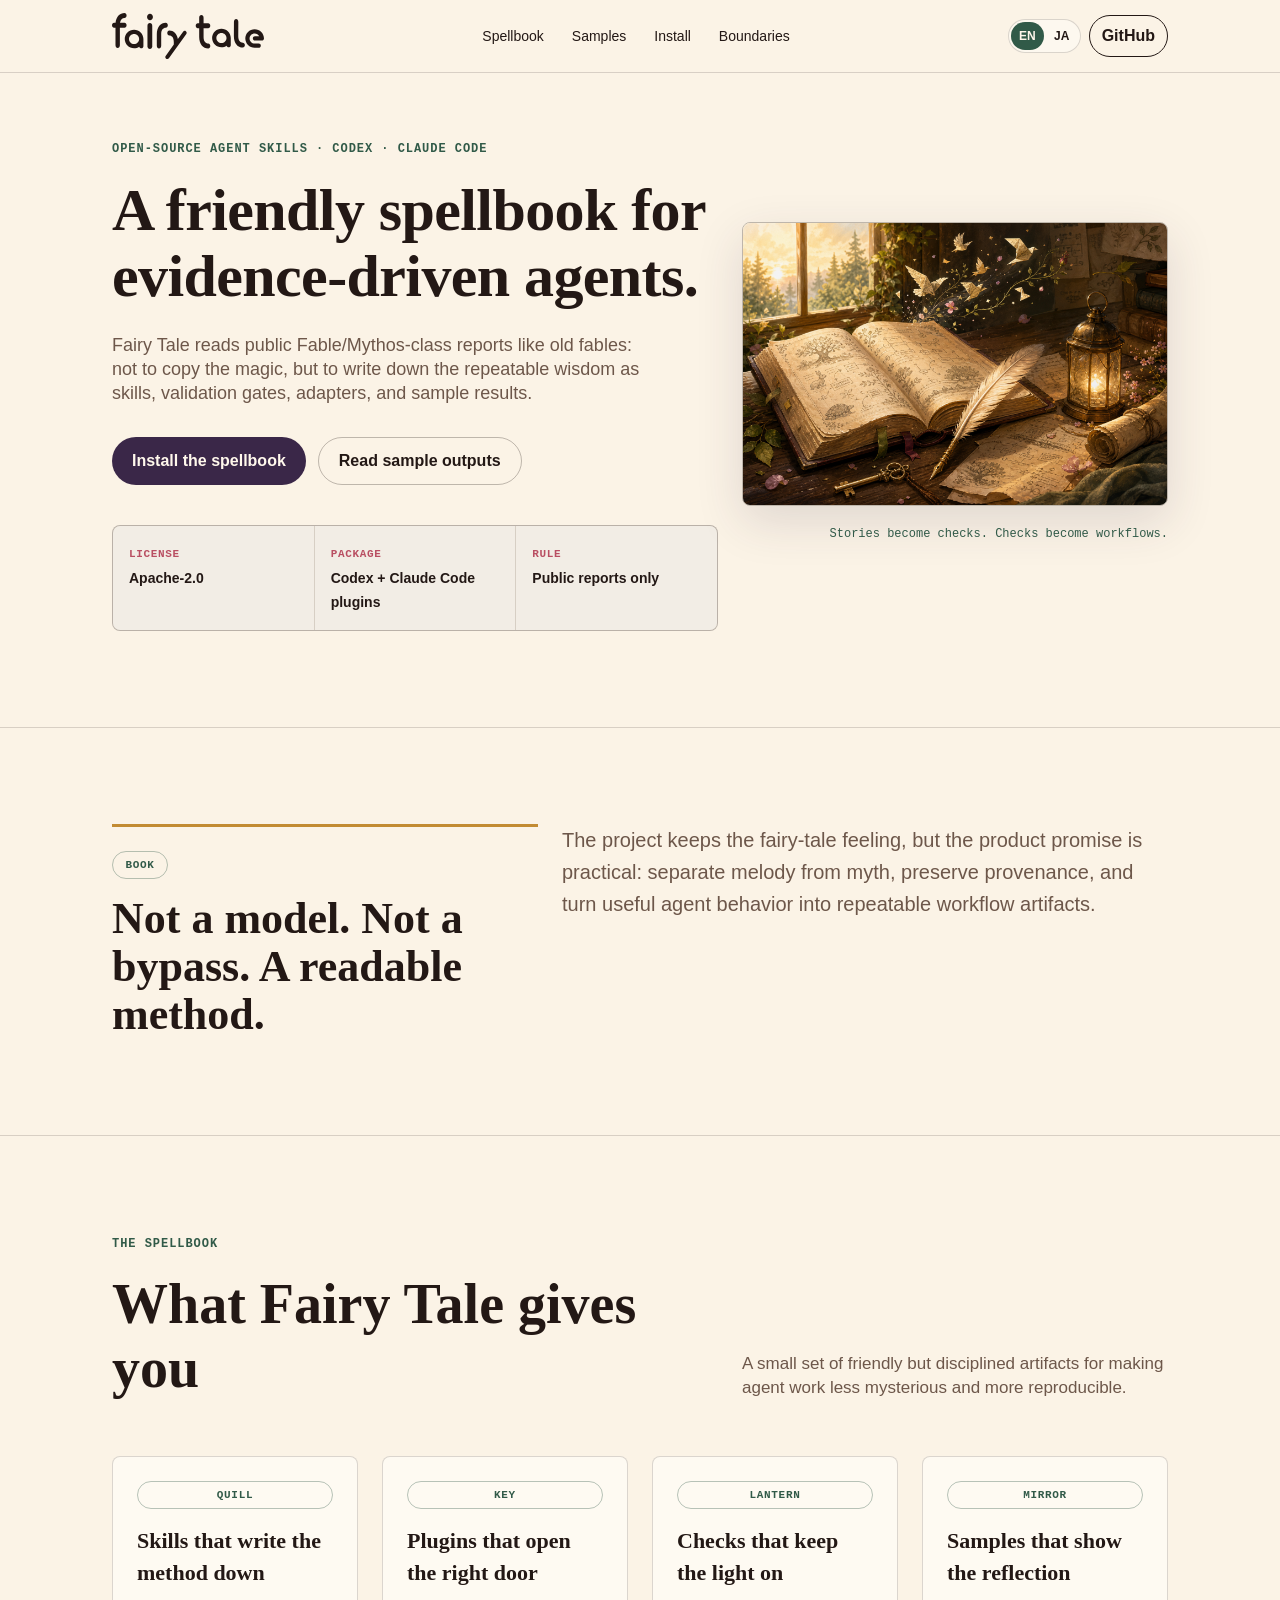
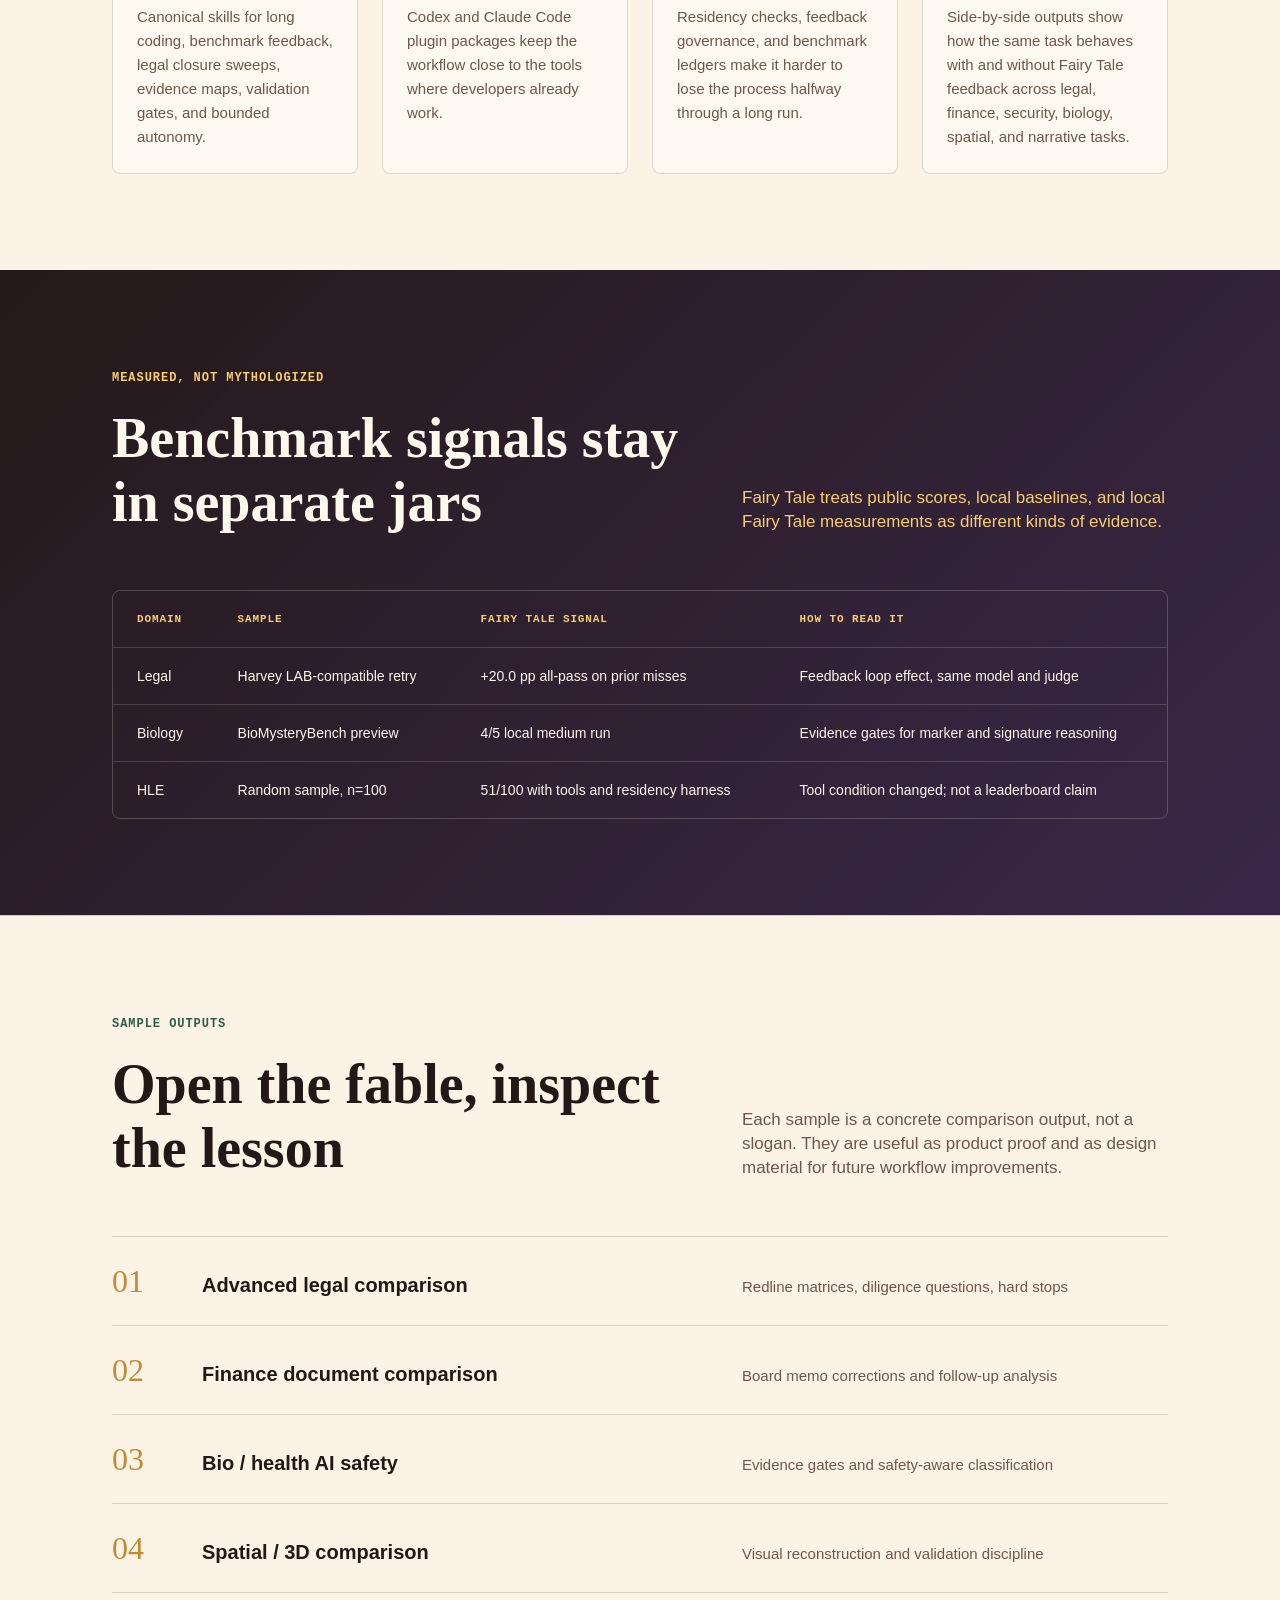
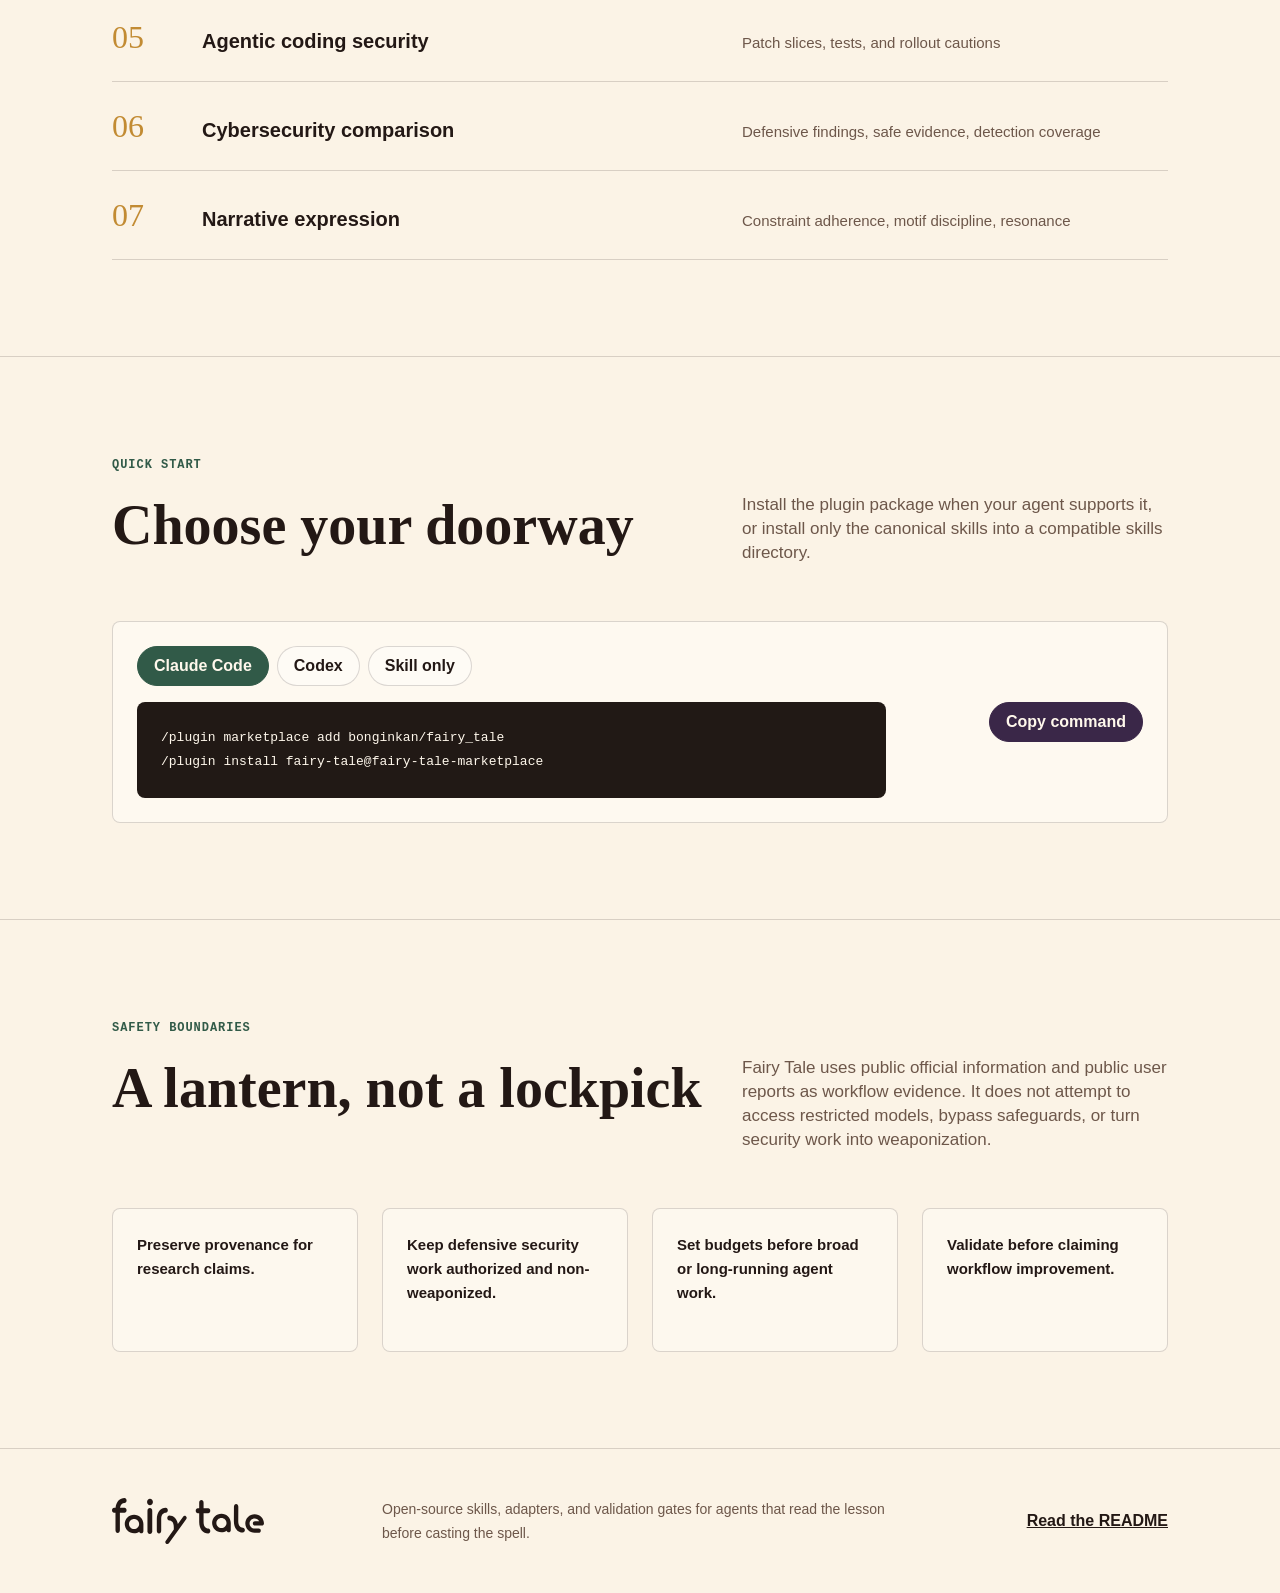
==== lp/index.html @ a1c8cf6e "Add Fairy Tale landing page on Müller-Brockmann grid 12-column modular grid with 8px baseline, share" ====
<!doctype html>
<html lang="en">
  <head>
    <meta charset="utf-8">
    <meta name="viewport" content="width=device-width, initial-scale=1">
    <title>Fairy Tale - Friendly workflow spells for evidence-driven agents</title>
    <meta
      name="description"
      content="Fairy Tale is an open-source collection of agent skills, plugin packages, validation gates, and sample results that translate public Fable/Mythos reports into reproducible workflows."
    >
    <meta name="theme-color" content="#f5ead8">
    <meta property="og:title" content="Fairy Tale - Open-source workflow skills for agents">
    <meta
      property="og:description"
      content="Turn public Fable/Mythos-class reports into friendly, reproducible agent workflows for Codex, Claude Code, and skill-compatible assistants."
    >
    <meta property="og:type" content="website">
    <meta property="og:image" content="assets/fable-workbench.png">
    <link rel="icon" href="assets/fairy-tale-wordmark.svg" type="image/svg+xml">
    <link rel="alternate" hreflang="en" href="./">
    <link rel="alternate" hreflang="ja" href="ja/">
    <link rel="stylesheet" href="styles.css">
    <script type="application/ld+json">
      {
        "@context": "https://schema.org",
        "@type": "SoftwareSourceCode",
        "name": "Fairy Tale",
        "description": "Open-source workflow augmentation skills, plugins, validation gates, adapters, and sample results for evidence-driven coding agents.",
        "programmingLanguage": ["Python", "Rust", "Markdown", "JSON"],
        "license": "https://www.apache.org/licenses/LICENSE-2.0",
        "codeRepository": "https://github.com/bonginkan/fairy_tale",
        "applicationCategory": "DeveloperTool"
      }
    </script>
  </head>
  <body>
    <a class="skip-link" href="#main">Skip to content</a>

    <header class="site-header" aria-label="Primary navigation">
      <div class="wrap">
        <a class="brand" href="#top" aria-label="Fairy Tale home">
          <img src="assets/fairy-tale-wordmark.svg" alt="Fairy Tale wordmark">
        </a>
        <nav class="nav-links" aria-label="Page sections">
          <a href="#spellbook">Spellbook</a>
          <a href="#samples">Samples</a>
          <a href="#install">Install</a>
          <a href="#boundaries">Boundaries</a>
        </nav>
        <div class="header-actions">
          <div class="lang-switch" aria-label="Language switcher">
            <a class="active" href="./" hreflang="en" aria-current="page">EN</a>
            <a href="ja/" hreflang="ja">JA</a>
          </div>
          <a class="github-link" href="https://github.com/bonginkan/fairy_tale">GitHub</a>
        </div>
      </div>
    </header>

    <main id="main">
      <section class="hero" id="top" aria-labelledby="hero-title">
        <div class="wrap">
          <div class="band">
            <div class="hero-copy">
              <p class="eyebrow">Open-source agent skills · Codex · Claude Code</p>
              <h1 id="hero-title">A friendly spellbook for evidence-driven agents.</h1>
              <p class="hero-lede">
                Fairy Tale reads public Fable/Mythos-class reports like old fables:
                not to copy the magic, but to write down the repeatable wisdom as
                skills, validation gates, adapters, and sample results.
              </p>
              <div class="hero-actions" aria-label="Primary actions">
                <a class="button primary" href="#install">Install the spellbook</a>
                <a class="button secondary" href="#samples">Read sample outputs</a>
              </div>
              <dl class="trust-strip" aria-label="Project signals">
                <div>
                  <dt>License</dt>
                  <dd>Apache-2.0</dd>
                </div>
                <div>
                  <dt>Package</dt>
                  <dd>Codex + Claude Code plugins</dd>
                </div>
                <div>
                  <dt>Rule</dt>
                  <dd>Public reports only</dd>
                </div>
              </dl>
            </div>

            <figure class="hero-art">
              <img
                src="assets/fable-workbench.png"
                alt="An open fable book with a feather pen, key, lantern, and paper birds rising from the page"
              >
              <figcaption>Stories become checks. Checks become workflows.</figcaption>
            </figure>
          </div>
        </div>
      </section>

      <section class="intro-band" aria-label="Core idea">
        <div class="wrap">
          <div class="band">
            <div class="symbol-card">
              <span class="symbol-mark" aria-hidden="true">book</span>
              <h2>Not a model. Not a bypass. A readable method.</h2>
            </div>
            <p class="intro-text">
              The project keeps the fairy-tale feeling, but the product promise is
              practical: separate melody from myth, preserve provenance, and turn
              useful agent behavior into repeatable workflow artifacts.
            </p>
          </div>
        </div>
      </section>

      <section class="section spellbook" id="spellbook" aria-labelledby="spellbook-title">
        <div class="wrap">
          <div class="section-heading">
            <div class="section-kicker">The Spellbook</div>
            <h2 id="spellbook-title">What Fairy Tale gives you</h2>
            <p>
              A small set of friendly but disciplined artifacts for making agent
              work less mysterious and more reproducible.
            </p>
          </div>

          <div class="feature-grid">
            <article>
              <span class="feature-icon">quill</span>
              <h3>Skills that write the method down</h3>
              <p>
                Canonical skills for long coding, benchmark feedback, legal
                closure sweeps, evidence maps, validation gates, and bounded
                autonomy.
              </p>
            </article>
            <article>
              <span class="feature-icon">key</span>
              <h3>Plugins that open the right door</h3>
              <p>
                Codex and Claude Code plugin packages keep the workflow close to
                the tools where developers already work.
              </p>
            </article>
            <article>
              <span class="feature-icon">lantern</span>
              <h3>Checks that keep the light on</h3>
              <p>
                Residency checks, feedback governance, and benchmark ledgers make
                it harder to lose the process halfway through a long run.
              </p>
            </article>
            <article>
              <span class="feature-icon">mirror</span>
              <h3>Samples that show the reflection</h3>
              <p>
                Side-by-side outputs show how the same task behaves with and
                without Fairy Tale feedback across legal, finance, security,
                biology, spatial, and narrative tasks.
              </p>
            </article>
          </div>
        </div>
      </section>

      <section class="section snapshot" aria-labelledby="snapshot-title">
        <div class="wrap">
          <div class="section-heading">
            <div class="section-kicker">Measured, Not Mythologized</div>
            <h2 id="snapshot-title">Benchmark signals stay in separate jars</h2>
            <p>
              Fairy Tale treats public scores, local baselines, and local
              Fairy Tale measurements as different kinds of evidence.
            </p>
          </div>

          <div class="snapshot-table" role="region" aria-label="Benchmark snapshot" tabindex="0">
            <table>
              <thead>
                <tr>
                  <th>Domain</th>
                  <th>Sample</th>
                  <th>Fairy Tale signal</th>
                  <th>How to read it</th>
                </tr>
              </thead>
              <tbody>
                <tr>
                  <td>Legal</td>
                  <td>Harvey LAB-compatible retry</td>
                  <td>+20.0 pp all-pass on prior misses</td>
                  <td>Feedback loop effect, same model and judge</td>
                </tr>
                <tr>
                  <td>Biology</td>
                  <td>BioMysteryBench preview</td>
                  <td>4/5 local medium run</td>
                  <td>Evidence gates for marker and signature reasoning</td>
                </tr>
                <tr>
                  <td>HLE</td>
                  <td>Random sample, n=100</td>
                  <td>51/100 with tools and residency harness</td>
                  <td>Tool condition changed; not a leaderboard claim</td>
                </tr>
              </tbody>
            </table>
          </div>
        </div>
      </section>

      <section class="section samples" id="samples" aria-labelledby="samples-title">
        <div class="wrap">
          <div class="section-heading">
            <div class="section-kicker">Sample Outputs</div>
            <h2 id="samples-title">Open the fable, inspect the lesson</h2>
            <p>
              Each sample is a concrete comparison output, not a slogan. They are
              useful as product proof and as design material for future workflow
              improvements.
            </p>
          </div>

          <div class="sample-list">
            <a href="../sample_results/01-advanced-legal-comparison.md">
              <span>01</span>
              <strong>Advanced legal comparison</strong>
              <em>Redline matrices, diligence questions, hard stops</em>
            </a>
            <a href="../sample_results/02-finance-document-comparison.md">
              <span>02</span>
              <strong>Finance document comparison</strong>
              <em>Board memo corrections and follow-up analysis</em>
            </a>
            <a href="../sample_results/03-bio-health-ai-safety-comparison.md">
              <span>03</span>
              <strong>Bio / health AI safety</strong>
              <em>Evidence gates and safety-aware classification</em>
            </a>
            <a href="../sample_results/04-spatial-3d-comparison.md">
              <span>04</span>
              <strong>Spatial / 3D comparison</strong>
              <em>Visual reconstruction and validation discipline</em>
            </a>
            <a href="../sample_results/05-agentic-coding-security-comparison.md">
              <span>05</span>
              <strong>Agentic coding security</strong>
              <em>Patch slices, tests, and rollout cautions</em>
            </a>
            <a href="../sample_results/06-cybersecurity-comparison.md">
              <span>06</span>
              <strong>Cybersecurity comparison</strong>
              <em>Defensive findings, safe evidence, detection coverage</em>
            </a>
            <a href="../sample_results/07-narrative-expression-comparison.md">
              <span>07</span>
              <strong>Narrative expression</strong>
              <em>Constraint adherence, motif discipline, resonance</em>
            </a>
          </div>
        </div>
      </section>

      <section class="section install" id="install" aria-labelledby="install-title">
        <div class="wrap">
          <div class="section-heading">
            <div class="section-kicker">Quick Start</div>
            <h2 id="install-title">Choose your doorway</h2>
            <p>
              Install the plugin package when your agent supports it, or install
              only the canonical skills into a compatible skills directory.
            </p>
          </div>

          <div class="command-panel">
            <div class="tabs" role="tablist" aria-label="Install methods">
              <button class="tab active" type="button" role="tab" aria-selected="true" aria-controls="cmd-claude" id="tab-claude">
                Claude Code
              </button>
              <button class="tab" type="button" role="tab" aria-selected="false" aria-controls="cmd-codex" id="tab-codex">
                Codex
              </button>
              <button class="tab" type="button" role="tab" aria-selected="false" aria-controls="cmd-skills" id="tab-skills">
                Skill only
              </button>
            </div>
            <div class="command-body">
              <pre id="cmd-claude" role="tabpanel" aria-labelledby="tab-claude"><code>/plugin marketplace add bonginkan/fairy_tale
/plugin install fairy-tale@fairy-tale-marketplace</code></pre>
              <pre id="cmd-codex" role="tabpanel" aria-labelledby="tab-codex" hidden><code>codex plugin marketplace add bonginkan/fairy_tale</code></pre>
              <pre id="cmd-skills" role="tabpanel" aria-labelledby="tab-skills" hidden><code>mkdir -p "$HOME/.codex/skills"
curl -fsSL https://raw.githubusercontent.com/bonginkan/fairy_tale/main/install.sh | sh -s -- --agent codex</code></pre>
            </div>
            <button class="copy-button" type="button">Copy command</button>
          </div>
        </div>
      </section>

      <section class="section boundaries" id="boundaries" aria-labelledby="boundaries-title">
        <div class="wrap">
          <div class="section-heading">
            <div class="section-kicker">Safety Boundaries</div>
            <h2 id="boundaries-title">A lantern, not a lockpick</h2>
            <p>
              Fairy Tale uses public official information and public user reports
              as workflow evidence. It does not attempt to access restricted
              models, bypass safeguards, or turn security work into weaponization.
            </p>
          </div>

          <ul class="boundary-list">
            <li>Preserve provenance for research claims.</li>
            <li>Keep defensive security work authorized and non-weaponized.</li>
            <li>Set budgets before broad or long-running agent work.</li>
            <li>Validate before claiming workflow improvement.</li>
          </ul>
        </div>
      </section>
    </main>

    <footer class="site-footer">
      <div class="wrap">
        <img src="assets/fairy-tale-wordmark.svg" alt="Fairy Tale wordmark">
        <p>
          Open-source skills, adapters, and validation gates for agents that read
          the lesson before casting the spell.
        </p>
        <a href="../README.md">Read the README</a>
      </div>
    </footer>

    <script src="script.js"></script>
  </body>
</html>
---- lp/styles.css ----
/* Fairy Tale LP — Müller-Brockmann modular grid (12 cols, 8px baseline) */

:root {
  /* Grid tokens — single source of truth (overlay reads the same vars) */
  --cols: 12;
  --bl: 8px;
  --lh: 24px;
  --gutter: 24px;
  --margin: 32px;
  --maxw: 1200px;

  /* Brand palette (kept from prior design) */
  --paper: #fbf3e6;
  --paper-deep: #efd8b5;
  --ink: #231815;
  --ink-soft: #6d574a;
  --moss: #315a48;
  --rose: #b94f62;
  --plum: #3a2748;
  --gold: #c28b33;
  --lantern: #f8ce73;
  --line: rgba(35, 24, 21, 0.16);
  --line-strong: rgba(35, 24, 21, 0.28);
  --shadow: 0 16px 48px rgba(58, 39, 72, 0.14);
  --radius: 8px;
}

@media (min-width: 720px) {
  :root { --margin: 48px; }
}
@media (min-width: 1080px) {
  :root { --margin: 72px; }
}

* { box-sizing: border-box; }

html { scroll-behavior: smooth; }

body {
  margin: 0;
  color: var(--ink);
  background: var(--paper);
  font-family: ui-sans-serif, -apple-system, BlinkMacSystemFont, "Segoe UI", sans-serif;
  font-size: 16px;
  line-height: var(--lh);
  -webkit-font-smoothing: antialiased;
}

a { color: inherit; }
img { display: block; max-width: 100%; }

/* ---------- Type rhythm — all line-heights are multiples of --bl ---------- */
h1, h2, h3, h4 { margin: 0; }
p, ul, ol, dl, dd, figure { margin: 0; }

/* ---------- The wrap: every section's content lives in this box ---------- */
.wrap {
  position: relative;
  max-width: var(--maxw);
  margin: 0 auto;
  padding: 0 var(--margin);
}

/* ---------- The band: a 12-col subgrid row inside .wrap ---------- */
.band {
  display: grid;
  grid-template-columns: repeat(var(--cols), 1fr);
  column-gap: var(--gutter);
  align-items: start;
}

/* Column-line helpers (used inline via class) */
.c-1-13 { grid-column: 1 / 13; }
.c-1-7  { grid-column: 1 / 7; }
.c-1-8  { grid-column: 1 / 8; }
.c-1-9  { grid-column: 1 / 9; }
.c-7-13 { grid-column: 7 / 13; }
.c-8-13 { grid-column: 8 / 13; }
.c-9-13 { grid-column: 9 / 13; }

/* ---------- Skip link ---------- */
.skip-link {
  position: absolute;
  left: 16px;
  top: 16px;
  z-index: 10;
  padding: 8px 16px;
  background: var(--ink);
  color: var(--paper);
  transform: translateY(-200%);
}
.skip-link:focus { transform: translateY(0); }

/* ---------- Header ---------- */
.site-header {
  position: sticky;
  top: 0;
  z-index: 5;
  background: rgba(251, 243, 230, 0.88);
  backdrop-filter: blur(18px);
  border-bottom: 1px solid var(--line);
}
.site-header .wrap {
  display: grid;
  grid-template-columns: auto 1fr auto;
  align-items: center;
  gap: 24px;
  min-height: 72px;
}

.brand img { width: 152px; height: auto; }

.nav-links {
  display: flex;
  justify-content: center;
  gap: 4px;
  font-size: 14px;
}
.nav-links a,
.github-link,
.lang-switch a {
  padding: 8px 12px;
  border-radius: 999px;
  text-decoration: none;
  line-height: var(--lh);
}
.nav-links a:hover,
.github-link:hover,
.lang-switch a:hover {
  background: rgba(49, 90, 72, 0.10);
}

.header-actions {
  display: flex;
  align-items: center;
  justify-content: flex-end;
  gap: 8px;
}

.lang-switch {
  display: inline-flex;
  gap: 2px;
  padding: 2px;
  border: 1px solid var(--line);
  border-radius: 999px;
  background: rgba(255, 252, 245, 0.58);
  font-size: 12px;
  font-weight: 800;
}
.lang-switch a {
  display: inline-flex;
  align-items: center;
  justify-content: center;
  min-width: 32px;
  min-height: 28px;
  padding: 0 8px;
}
.lang-switch a.active { background: var(--moss); color: #fff8ec; }

.github-link {
  border: 1px solid var(--ink);
  font-weight: 700;
}

/* ---------- HERO ---------- */
.hero { padding: 64px 0 96px; }
.hero .band {
  align-items: center;
  row-gap: 32px;
}

.hero-copy { grid-column: 1 / 8; }
.hero-art  { grid-column: 8 / 13; }

.eyebrow,
.section-kicker {
  margin: 0 0 16px;
  color: var(--moss);
  font-family: ui-monospace, SFMono-Regular, Menlo, Consolas, monospace;
  font-size: 12px;
  font-weight: 800;
  letter-spacing: 0.08em;
  line-height: var(--lh);
  text-transform: uppercase;
}

h1, h2 {
  font-family: Georgia, "Times New Roman", serif;
  font-weight: 700;
}

h1 {
  font-size: clamp(36px, 4.8vw, 60px);
  line-height: 1.1;
  letter-spacing: -0.01em;
  margin-bottom: 24px;
}

@media (max-width: 1080px) {
  h1 { font-size: clamp(34px, 5vw, 52px); }
}

.hero-lede {
  max-width: 540px;
  color: var(--ink-soft);
  font-size: 18px;
  line-height: var(--lh);
  margin-bottom: 32px;
}

.hero-actions {
  display: flex;
  flex-wrap: wrap;
  gap: 12px;
  margin-bottom: 40px;
}

.button {
  display: inline-flex;
  align-items: center;
  justify-content: center;
  height: 48px;
  padding: 0 20px;
  border-radius: 999px;
  font-weight: 700;
  text-decoration: none;
  line-height: 48px;
}
.button.primary { background: var(--plum); color: #fff8ec; }
.button.secondary {
  border: 1px solid var(--line-strong);
  background: transparent;
}

.trust-strip {
  display: grid;
  grid-template-columns: repeat(3, minmax(0, 1fr));
  gap: 1px;
  border: 1px solid var(--line);
  border-radius: var(--radius);
  overflow: hidden;
  background: var(--line);
}
.trust-strip > div {
  padding: 16px;
  background: rgba(255, 252, 245, 0.68);
}
.trust-strip dt {
  color: var(--rose);
  font-family: ui-monospace, SFMono-Regular, Menlo, Consolas, monospace;
  font-size: 11px;
  font-weight: 800;
  line-height: var(--lh);
  text-transform: uppercase;
  letter-spacing: 0.06em;
}
.trust-strip dd {
  margin: 0;
  font-size: 14px;
  font-weight: 700;
  line-height: var(--lh);
}

.hero-art { margin: 0; position: relative; }
.hero-art img {
  width: 100%;
  aspect-ratio: 3 / 2;
  object-fit: cover;
  border: 1px solid var(--line-strong);
  border-radius: var(--radius);
  box-shadow: var(--shadow);
}
.hero-art figcaption {
  margin-top: 16px;
  color: var(--moss);
  font-family: ui-monospace, SFMono-Regular, Menlo, Consolas, monospace;
  font-size: 12px;
  line-height: var(--lh);
  text-align: right;
}

/* ---------- Sections — uniform vertical rhythm ---------- */
.section,
.intro-band {
  padding: 96px 0;
  border-top: 1px solid var(--line);
}

.intro-band .band { row-gap: 24px; }
.intro-band .symbol-card { grid-column: 1 / 6; }
.intro-band .intro-text  { grid-column: 6 / 13; }

.symbol-card {
  border-top: 3px solid var(--gold);
  padding-top: 24px;
}

.symbol-mark,
.feature-icon {
  display: inline-flex;
  align-items: center;
  justify-content: center;
  height: 28px;
  min-width: 56px;
  padding: 0 12px;
  margin-bottom: 16px;
  border: 1px solid rgba(49, 90, 72, 0.35);
  border-radius: 999px;
  color: var(--moss);
  font-family: ui-monospace, SFMono-Regular, Menlo, Consolas, monospace;
  font-size: 11px;
  font-weight: 800;
  line-height: 28px;
  letter-spacing: 0.06em;
  text-transform: uppercase;
}

.intro-band h2 {
  font-size: clamp(28px, 3.6vw, 44px);
  line-height: 48px;
}

.intro-band p {
  color: var(--ink-soft);
  font-size: clamp(17px, 1.6vw, 20px);
  line-height: 32px;
}

/* Section heading band */
.section > .wrap > .section-heading {
  display: grid;
  grid-template-columns: repeat(var(--cols), 1fr);
  column-gap: var(--gutter);
  margin-bottom: 56px;
}
.section-heading .section-kicker { grid-column: 1 / 13; }
.section-heading h2 { grid-column: 1 / 8; }
.section-heading > p { grid-column: 8 / 13; }

.section-heading h2 {
  font-size: clamp(32px, 4.4vw, 56px);
  line-height: 64px;
}
.section-heading > p {
  color: var(--ink-soft);
  font-size: 17px;
  line-height: var(--lh);
  align-self: end;
}

/* ---------- Spellbook (feature grid) ---------- */
.feature-grid {
  display: grid;
  grid-template-columns: repeat(var(--cols), 1fr);
  column-gap: var(--gutter);
  row-gap: var(--gutter);
}
.feature-grid article {
  grid-column: span 3;
  min-height: 280px;
  padding: 24px;
  border: 1px solid var(--line);
  border-radius: var(--radius);
  background: rgba(255, 252, 245, 0.78);
  display: flex;
  flex-direction: column;
}
.feature-grid h3 {
  font-family: Georgia, "Times New Roman", serif;
  font-size: 22px;
  line-height: 32px;
  margin: 0 0 16px;
}
.feature-grid p {
  color: var(--ink-soft);
  font-size: 15px;
  line-height: var(--lh);
}

/* ---------- Snapshot (full-width background, content stays in .wrap) ---------- */
.snapshot {
  color: #fff8ec;
  background:
    linear-gradient(135deg, rgba(35, 24, 21, 0.92), rgba(58, 39, 72, 0.92)),
    var(--plum);
  border-top: 0;
}
.snapshot .section-kicker,
.snapshot .section-heading > p {
  color: var(--lantern);
}

.snapshot-table {
  border: 1px solid rgba(255, 248, 236, 0.20);
  border-radius: var(--radius);
  overflow-x: auto;
}
table {
  width: 100%;
  min-width: 720px;
  border-collapse: collapse;
}
th, td {
  padding: 16px 24px;
  border-bottom: 1px solid rgba(255, 248, 236, 0.16);
  text-align: left;
  vertical-align: top;
  font-size: 14px;
  line-height: var(--lh);
}
tbody tr:last-child td { border-bottom: 0; }
th {
  color: var(--lantern);
  font-family: ui-monospace, SFMono-Regular, Menlo, Consolas, monospace;
  font-size: 11px;
  font-weight: 800;
  letter-spacing: 0.08em;
  text-transform: uppercase;
}

/* ---------- Samples ---------- */
.sample-list { border-top: 1px solid var(--line); }
.sample-list a {
  display: grid;
  grid-template-columns: repeat(var(--cols), 1fr);
  column-gap: var(--gutter);
  align-items: baseline;
  padding: 24px 0;
  border-bottom: 1px solid var(--line);
  text-decoration: none;
}
.sample-list a:hover strong { color: var(--rose); }
.sample-list span {
  grid-column: 1 / 2;
  color: var(--gold);
  font-family: Georgia, "Times New Roman", serif;
  font-size: 32px;
  line-height: 40px;
}
.sample-list strong {
  grid-column: 2 / 8;
  font-size: 20px;
  line-height: 32px;
  font-weight: 700;
}
.sample-list em {
  grid-column: 8 / 13;
  color: var(--ink-soft);
  font-style: normal;
  font-size: 15px;
  line-height: var(--lh);
}

/* ---------- Install (command panel) ---------- */
.command-panel {
  display: grid;
  grid-template-columns: repeat(var(--cols), 1fr);
  column-gap: var(--gutter);
  row-gap: 16px;
  padding: 24px;
  border: 1px solid var(--line);
  border-radius: var(--radius);
  background: rgba(255, 252, 245, 0.66);
}
.tabs {
  grid-column: 1 / 13;
  display: flex;
  flex-wrap: wrap;
  gap: 8px;
}
.command-body { grid-column: 1 / 10; min-width: 0; }
.copy-button  { grid-column: 10 / 13; align-self: start; height: 40px; }

.tab,
.copy-button {
  height: 40px;
  border: 1px solid var(--line);
  border-radius: 999px;
  background: rgba(255, 255, 255, 0.36);
  color: var(--ink);
  font: inherit;
  font-weight: 700;
  cursor: pointer;
  line-height: 38px;
}
.tab { padding: 0 16px; }
.tab.active { background: var(--moss); color: #fff8ec; border-color: var(--moss); }

pre {
  margin: 0;
  overflow-x: auto;
  border-radius: var(--radius);
  background: #211915;
  color: #fff8ec;
}
code {
  display: block;
  padding: 24px;
  font-family: ui-monospace, SFMono-Regular, Menlo, Consolas, monospace;
  font-size: 13px;
  line-height: var(--lh);
}
.copy-button {
  padding: 0 16px;
  background: var(--plum);
  color: #fff8ec;
  border-color: var(--plum);
  justify-self: end;
  min-width: 144px;
}

/* ---------- Boundaries ---------- */
.boundary-list {
  display: grid;
  grid-template-columns: repeat(var(--cols), 1fr);
  column-gap: var(--gutter);
  row-gap: var(--gutter);
  padding: 0;
  list-style: none;
}
.boundary-list li {
  grid-column: span 3;
  min-height: 144px;
  padding: 24px;
  border: 1px solid var(--line);
  border-radius: var(--radius);
  background: rgba(255, 252, 245, 0.56);
  color: var(--ink);
  font-size: 15px;
  font-weight: 600;
  line-height: var(--lh);
}

/* ---------- Footer ---------- */
.site-footer {
  border-top: 1px solid var(--line);
  padding: 48px 0;
}
.site-footer .wrap {
  display: grid;
  grid-template-columns: repeat(var(--cols), 1fr);
  column-gap: var(--gutter);
  row-gap: 16px;
  align-items: center;
}
.site-footer img { grid-column: 1 / 4; width: 152px; }
.site-footer p   { grid-column: 4 / 10; color: var(--ink-soft); font-size: 14px; line-height: var(--lh); }
.site-footer a   { grid-column: 10 / 13; font-weight: 700; text-align: right; }

/* ---------- Responsive ---------- */
@media (max-width: 1080px) {
  .hero-copy { grid-column: 1 / 8; }
  .hero-art  { grid-column: 8 / 13; }
  .feature-grid article { grid-column: span 6; }
  .boundary-list li { grid-column: span 6; }
}

@media (max-width: 860px) {
  .nav-links { display: none; }
  .hero { padding: 48px 0 64px; }
  .hero-copy { grid-column: 1 / 13; }
  .hero-art  { grid-column: 1 / 13; }
  .section, .intro-band { padding: 64px 0; }
  .intro-band .symbol-card { grid-column: 1 / 13; }
  .intro-band .intro-text  { grid-column: 1 / 13; }
  .section-heading h2 { grid-column: 1 / 13; }
  .section-heading > p { grid-column: 1 / 13; }
  .sample-list span    { grid-column: 1 / 3; }
  .sample-list strong  { grid-column: 3 / 13; }
  .sample-list em      { grid-column: 3 / 13; }
  .command-body, .copy-button { grid-column: 1 / 13; }
  .copy-button { justify-self: stretch; }
  .site-footer img { grid-column: 1 / 13; }
  .site-footer p   { grid-column: 1 / 13; }
  .site-footer a   { grid-column: 1 / 13; text-align: left; }
}

@media (max-width: 560px) {
  :root { --margin: 24px; }
  .feature-grid article { grid-column: 1 / 13; min-height: 0; }
  .boundary-list li     { grid-column: 1 / 13; min-height: 0; }
  .trust-strip { grid-template-columns: 1fr; }
  h1 { font-size: 40px; line-height: 48px; }
  .section-heading h2 { font-size: 32px; line-height: 40px; }
  .intro-band h2 { font-size: 26px; line-height: 32px; }
  .brand img { width: 128px; }
}
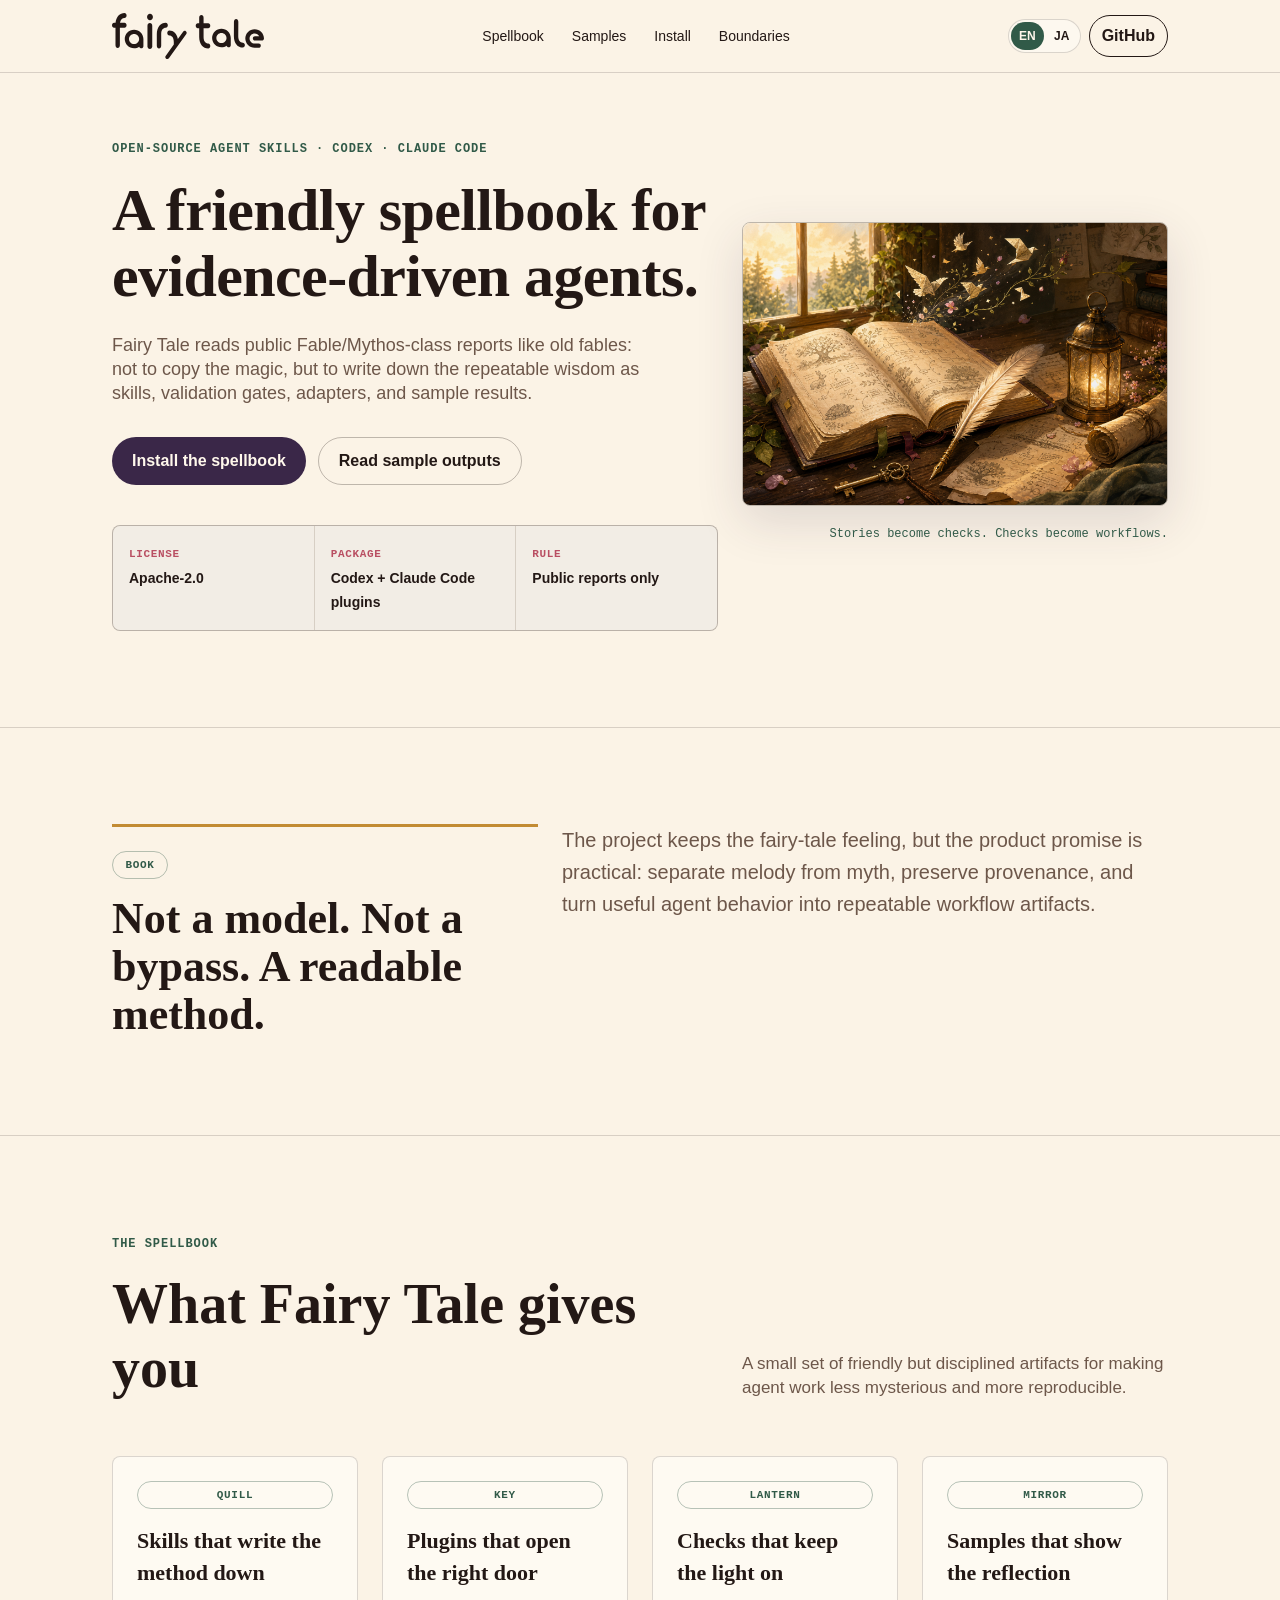
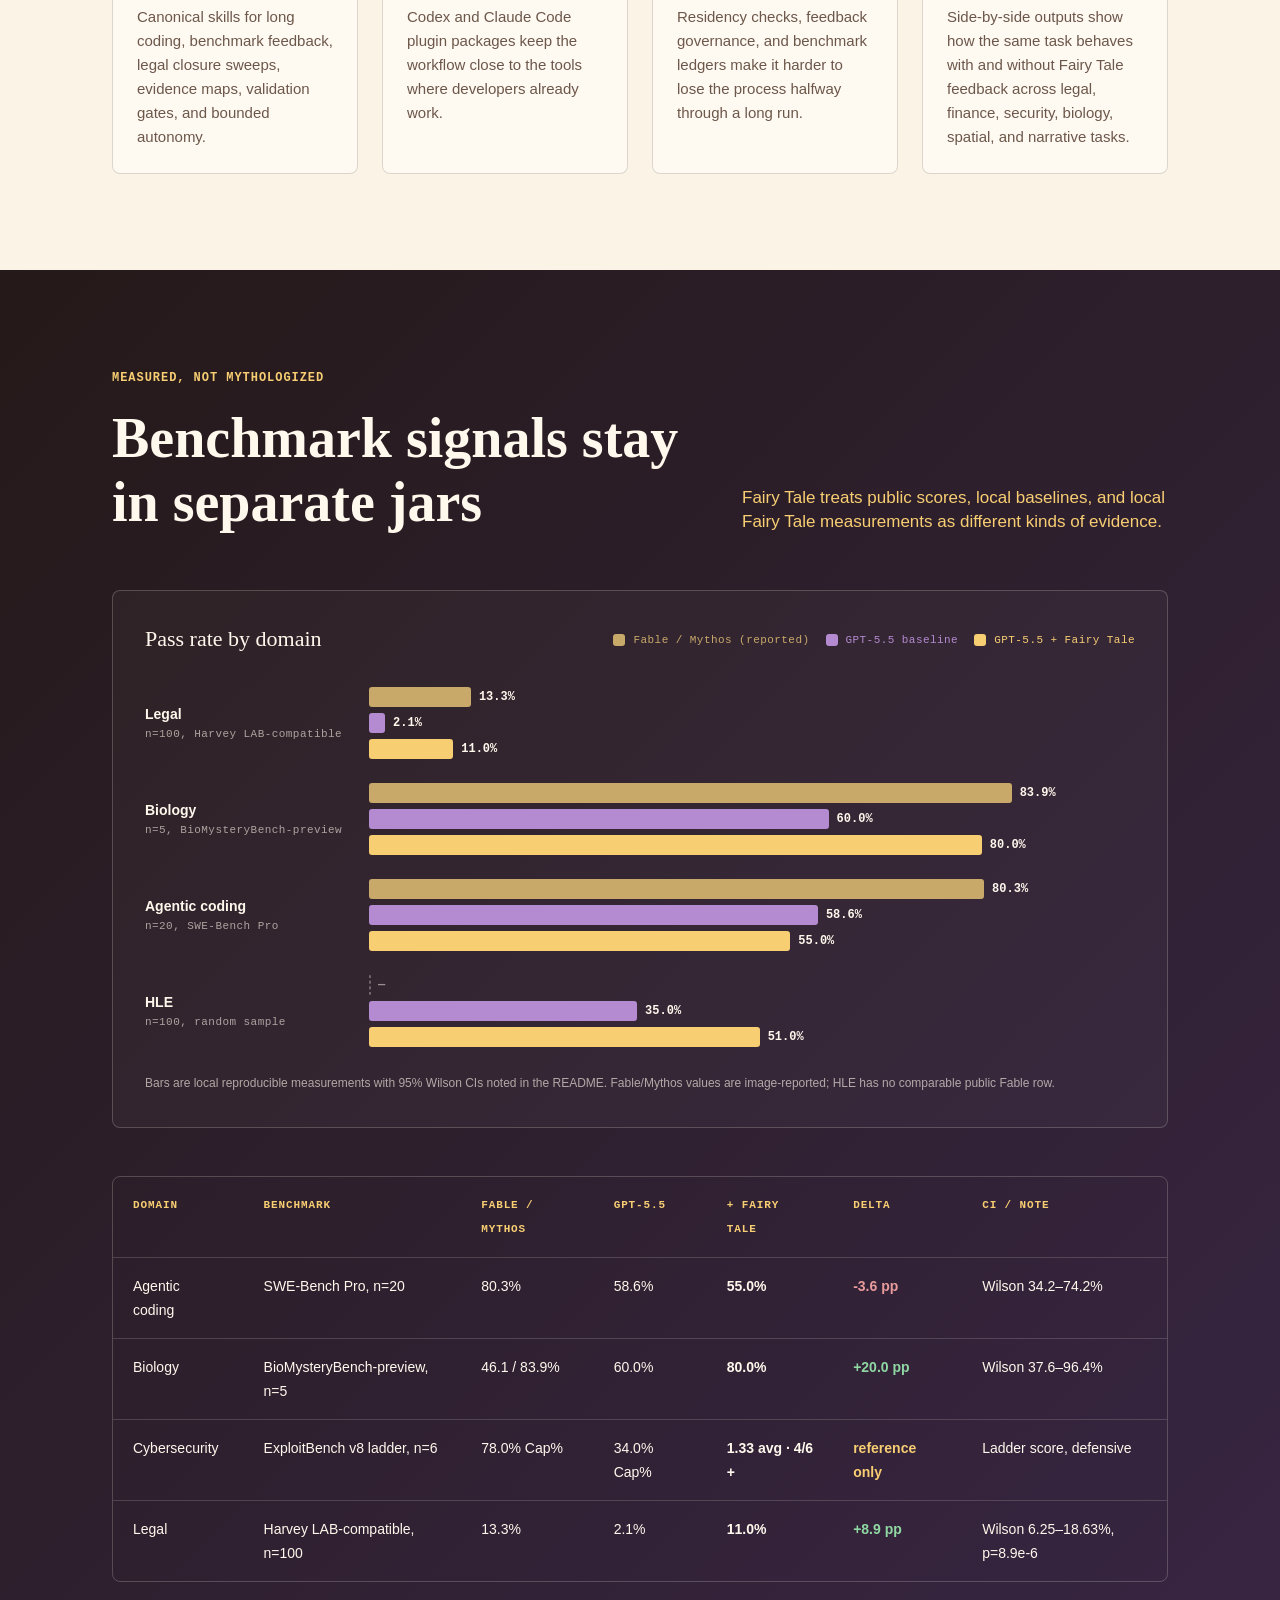
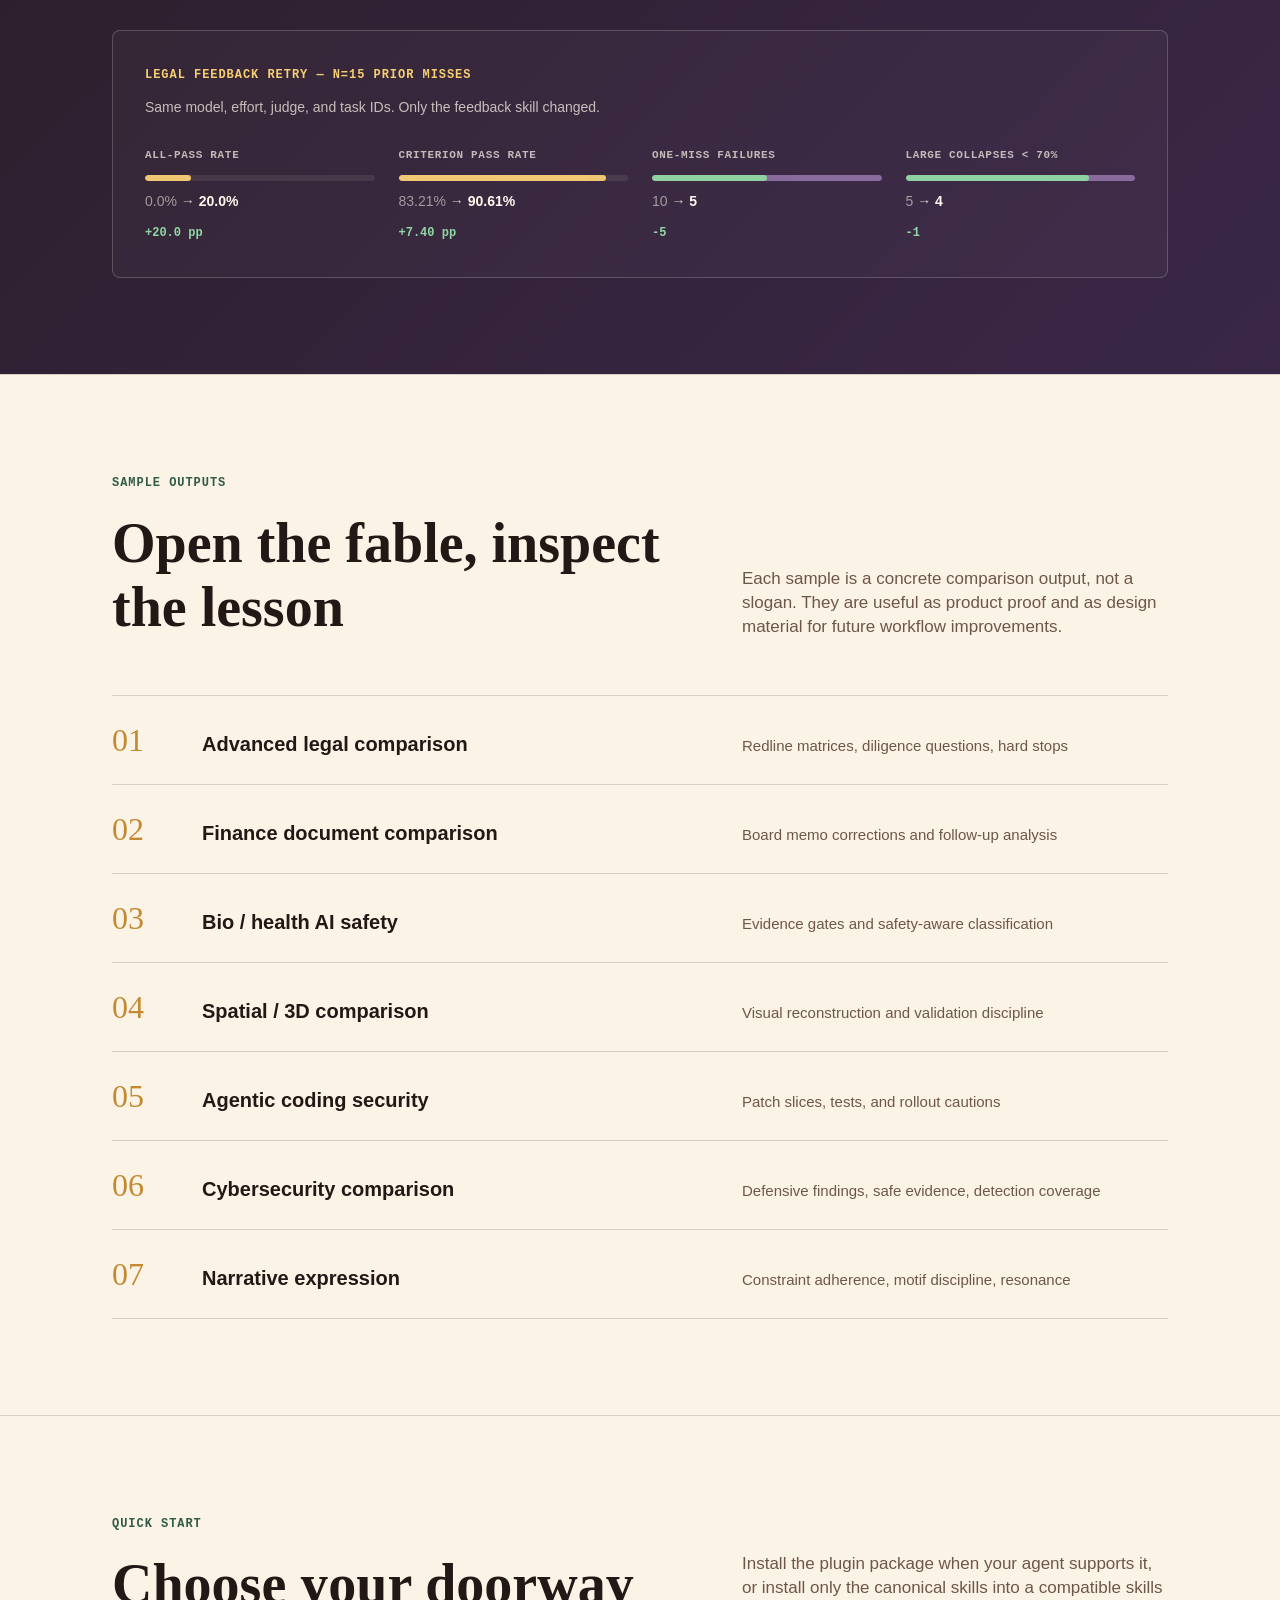
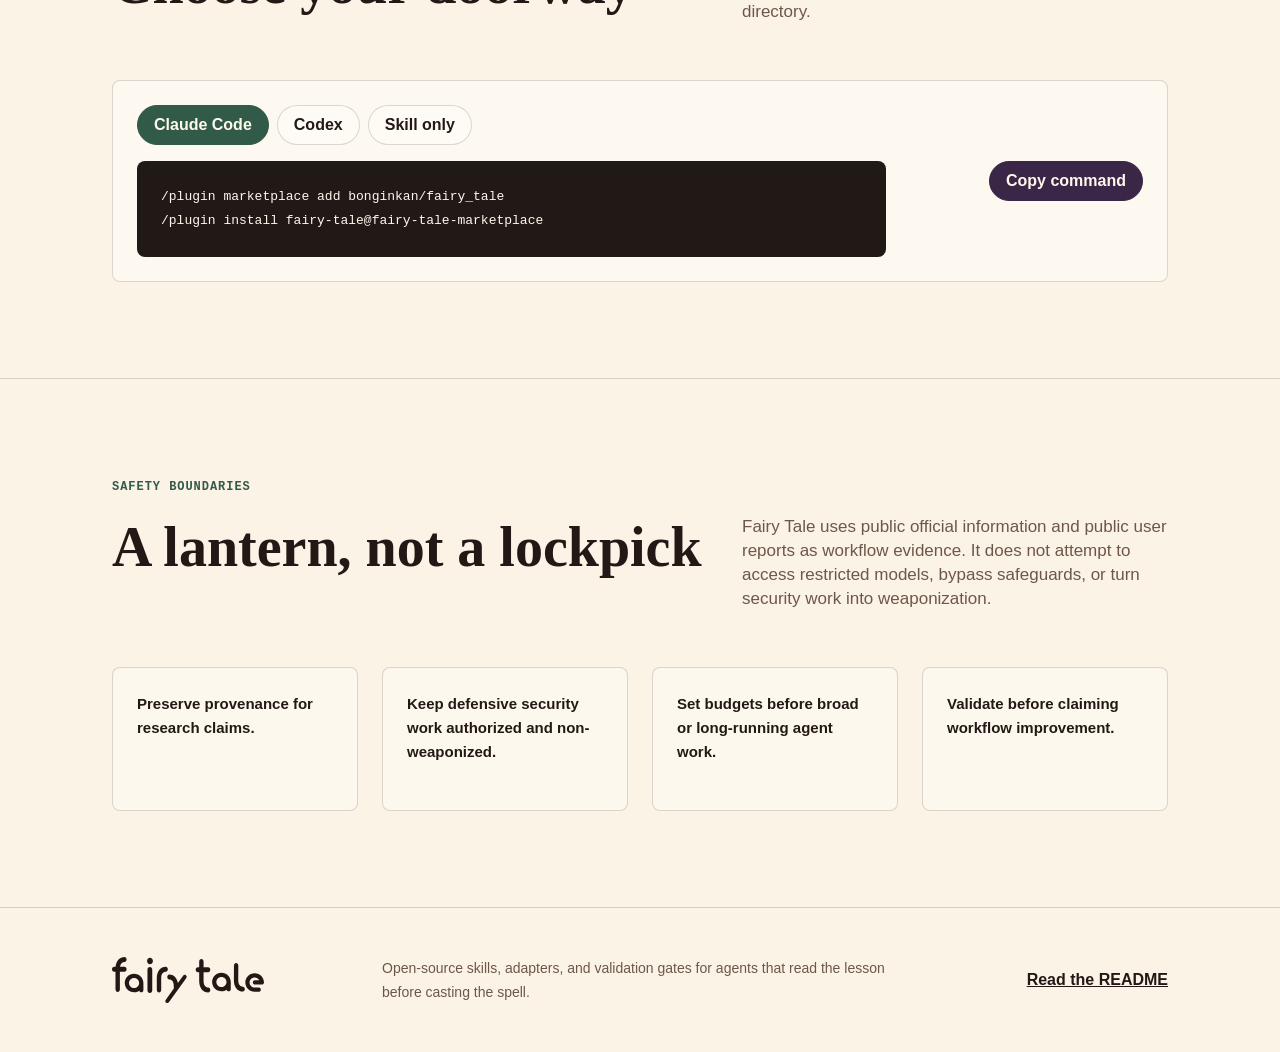
==== commit f5d0de2e: "Strengthen LP benchmark section with chart, full table, and metric cards Replaced the slim 3-row sna" ====
--- a/lp/index.html
+++ b/lp/index.html
@@ -177,37 +177,144 @@
             </p>
           </div>
 
-          <div class="snapshot-table" role="region" aria-label="Benchmark snapshot" tabindex="0">
+          <!-- Bar chart: pass-rate comparison across domains -->
+          <figure class="chart" aria-label="Pass rate comparison across domains">
+            <figcaption class="chart-caption">
+              <span class="chart-title">Pass rate by domain</span>
+              <span class="chart-legend" aria-hidden="true">
+                <span class="lg lg-fable">Fable / Mythos (reported)</span>
+                <span class="lg lg-base">GPT-5.5 baseline</span>
+                <span class="lg lg-ft">GPT-5.5 + Fairy Tale</span>
+              </span>
+            </figcaption>
+            <div class="chart-grid" role="img" aria-label="Pass rate chart">
+              <div class="chart-row">
+                <div class="chart-label">Legal<br><small>n=100, Harvey LAB-compatible</small></div>
+                <div class="chart-bars">
+                  <div class="bar bar-fable" style="--v:13.3"><span>13.3%</span></div>
+                  <div class="bar bar-base"  style="--v:2.1"><span>2.1%</span></div>
+                  <div class="bar bar-ft"    style="--v:11.0"><span>11.0%</span></div>
+                </div>
+              </div>
+              <div class="chart-row">
+                <div class="chart-label">Biology<br><small>n=5, BioMysteryBench-preview</small></div>
+                <div class="chart-bars">
+                  <div class="bar bar-fable" style="--v:83.9"><span>83.9%</span></div>
+                  <div class="bar bar-base"  style="--v:60.0"><span>60.0%</span></div>
+                  <div class="bar bar-ft"    style="--v:80.0"><span>80.0%</span></div>
+                </div>
+              </div>
+              <div class="chart-row">
+                <div class="chart-label">Agentic coding<br><small>n=20, SWE-Bench Pro</small></div>
+                <div class="chart-bars">
+                  <div class="bar bar-fable" style="--v:80.3"><span>80.3%</span></div>
+                  <div class="bar bar-base"  style="--v:58.6"><span>58.6%</span></div>
+                  <div class="bar bar-ft"    style="--v:55.0"><span>55.0%</span></div>
+                </div>
+              </div>
+              <div class="chart-row">
+                <div class="chart-label">HLE<br><small>n=100, random sample</small></div>
+                <div class="chart-bars">
+                  <div class="bar bar-fable bar-na" style="--v:0"><span>—</span></div>
+                  <div class="bar bar-base"  style="--v:35.0"><span>35.0%</span></div>
+                  <div class="bar bar-ft"    style="--v:51.0"><span>51.0%</span></div>
+                </div>
+              </div>
+            </div>
+            <p class="chart-note">
+              Bars are local reproducible measurements with 95% Wilson CIs noted
+              in the README. Fable/Mythos values are image-reported; HLE has no
+              comparable public Fable row.
+            </p>
+          </figure>
+
+          <!-- Detailed table -->
+          <div class="snapshot-table" role="region" aria-label="Benchmark detail table" tabindex="0">
             <table>
               <thead>
                 <tr>
                   <th>Domain</th>
-                  <th>Sample</th>
-                  <th>Fairy Tale signal</th>
-                  <th>How to read it</th>
+                  <th>Benchmark</th>
+                  <th>Fable / Mythos</th>
+                  <th>GPT-5.5</th>
+                  <th>+ Fairy Tale</th>
+                  <th>Delta</th>
+                  <th>CI / note</th>
                 </tr>
               </thead>
               <tbody>
                 <tr>
-                  <td>Legal</td>
-                  <td>Harvey LAB-compatible retry</td>
-                  <td>+20.0 pp all-pass on prior misses</td>
-                  <td>Feedback loop effect, same model and judge</td>
+                  <td>Agentic coding</td>
+                  <td>SWE-Bench Pro, n=20</td>
+                  <td>80.3%</td>
+                  <td>58.6%</td>
+                  <td class="ft">55.0%</td>
+                  <td class="neg">-3.6 pp</td>
+                  <td>Wilson 34.2–74.2%</td>
                 </tr>
                 <tr>
                   <td>Biology</td>
-                  <td>BioMysteryBench preview</td>
-                  <td>4/5 local medium run</td>
-                  <td>Evidence gates for marker and signature reasoning</td>
+                  <td>BioMysteryBench-preview, n=5</td>
+                  <td>46.1 / 83.9%</td>
+                  <td>60.0%</td>
+                  <td class="ft">80.0%</td>
+                  <td class="pos">+20.0 pp</td>
+                  <td>Wilson 37.6–96.4%</td>
                 </tr>
                 <tr>
-                  <td>HLE</td>
-                  <td>Random sample, n=100</td>
-                  <td>51/100 with tools and residency harness</td>
-                  <td>Tool condition changed; not a leaderboard claim</td>
+                  <td>Cybersecurity</td>
+                  <td>ExploitBench v8 ladder, n=6</td>
+                  <td>78.0% Cap%</td>
+                  <td>34.0% Cap%</td>
+                  <td class="ft">1.33 avg · 4/6 +</td>
+                  <td class="ref">reference only</td>
+                  <td>Ladder score, defensive</td>
+                </tr>
+                <tr>
+                  <td>Legal</td>
+                  <td>Harvey LAB-compatible, n=100</td>
+                  <td>13.3%</td>
+                  <td>2.1%</td>
+                  <td class="ft">11.0%</td>
+                  <td class="pos">+8.9 pp</td>
+                  <td>Wilson 6.25–18.63%, p=8.9e-6</td>
                 </tr>
               </tbody>
             </table>
+          </div>
+
+          <!-- Legal feedback retry — metric cards -->
+          <div class="metric-block">
+            <div class="metric-block-head">
+              <div class="section-kicker">Legal Feedback Retry — n=15 prior misses</div>
+              <p>Same model, effort, judge, and task IDs. Only the feedback skill changed.</p>
+            </div>
+            <div class="metric-grid">
+              <div class="metric">
+                <span class="metric-label">All-pass rate</span>
+                <span class="metric-bar"><span class="metric-from" style="--w:0"></span><span class="metric-to" style="--w:20"></span></span>
+                <span class="metric-values"><b>0.0%</b> → <strong>20.0%</strong></span>
+                <span class="metric-delta pos">+20.0 pp</span>
+              </div>
+              <div class="metric">
+                <span class="metric-label">Criterion pass rate</span>
+                <span class="metric-bar"><span class="metric-from" style="--w:83.21"></span><span class="metric-to" style="--w:90.61"></span></span>
+                <span class="metric-values"><b>83.21%</b> → <strong>90.61%</strong></span>
+                <span class="metric-delta pos">+7.40 pp</span>
+              </div>
+              <div class="metric">
+                <span class="metric-label">One-miss failures</span>
+                <span class="metric-bar metric-bar-inv"><span class="metric-from" style="--w:100"></span><span class="metric-to" style="--w:50"></span></span>
+                <span class="metric-values"><b>10</b> → <strong>5</strong></span>
+                <span class="metric-delta pos">-5</span>
+              </div>
+              <div class="metric">
+                <span class="metric-label">Large collapses &lt; 70%</span>
+                <span class="metric-bar metric-bar-inv"><span class="metric-from" style="--w:100"></span><span class="metric-to" style="--w:80"></span></span>
+                <span class="metric-values"><b>5</b> → <strong>4</strong></span>
+                <span class="metric-delta pos">-1</span>
+              </div>
+            </div>
           </div>
         </div>
       </section>
--- a/lp/styles.css
+++ b/lp/styles.css
@@ -394,6 +394,7 @@
   border: 1px solid rgba(255, 248, 236, 0.20);
   border-radius: var(--radius);
   overflow-x: auto;
+  margin-top: 48px;
 }
 table {
   width: 100%;
@@ -401,7 +402,7 @@
   border-collapse: collapse;
 }
 th, td {
-  padding: 16px 24px;
+  padding: 16px 20px;
   border-bottom: 1px solid rgba(255, 248, 236, 0.16);
   text-align: left;
   vertical-align: top;
@@ -416,6 +417,214 @@
   font-weight: 800;
   letter-spacing: 0.08em;
   text-transform: uppercase;
+}
+td.ft { color: #fff8ec; font-weight: 700; }
+td.pos { color: #8fd8a3; font-weight: 700; }
+td.neg { color: #e89b9b; font-weight: 700; }
+td.ref { color: var(--lantern); font-weight: 700; }
+
+/* ---------- Chart (snapshot bar chart) ---------- */
+.snapshot .chart {
+  margin: 0 0 8px;
+  padding: 32px;
+  border: 1px solid rgba(255, 248, 236, 0.20);
+  border-radius: var(--radius);
+  background: rgba(255, 248, 236, 0.03);
+}
+.chart-caption {
+  display: flex;
+  flex-wrap: wrap;
+  justify-content: space-between;
+  align-items: baseline;
+  gap: 16px;
+  margin-bottom: 32px;
+}
+.chart-title {
+  font-family: Georgia, "Times New Roman", serif;
+  font-size: 22px;
+  line-height: 32px;
+  color: #fff8ec;
+}
+.chart-legend {
+  display: flex;
+  flex-wrap: wrap;
+  gap: 16px;
+  font-family: ui-monospace, SFMono-Regular, Menlo, Consolas, monospace;
+  font-size: 11px;
+  letter-spacing: 0.04em;
+  color: rgba(255, 248, 236, 0.78);
+}
+.chart-legend .lg {
+  display: inline-flex;
+  align-items: center;
+  gap: 8px;
+}
+.chart-legend .lg::before {
+  content: "";
+  width: 12px;
+  height: 12px;
+  border-radius: 3px;
+  background: currentColor;
+}
+.chart-legend .lg-fable { color: #c9a96a; }
+.chart-legend .lg-base  { color: #b48ad1; }
+.chart-legend .lg-ft    { color: var(--lantern); }
+
+.chart-grid {
+  display: grid;
+  row-gap: 24px;
+}
+.chart-row {
+  display: grid;
+  grid-template-columns: 200px 1fr;
+  column-gap: 24px;
+  align-items: center;
+}
+.chart-label {
+  font-size: 14px;
+  font-weight: 700;
+  color: #fff8ec;
+  line-height: 1.3;
+}
+.chart-label small {
+  display: block;
+  margin-top: 4px;
+  font-family: ui-monospace, SFMono-Regular, Menlo, Consolas, monospace;
+  font-size: 11px;
+  font-weight: 500;
+  letter-spacing: 0.04em;
+  color: rgba(255, 248, 236, 0.6);
+}
+.chart-bars {
+  display: grid;
+  row-gap: 6px;
+}
+.bar {
+  position: relative;
+  height: 20px;
+  border-radius: 3px;
+  background: currentColor;
+  width: calc(var(--v) * 1%);
+  min-width: 2px;
+  transition: width 400ms cubic-bezier(0.25, 1, 0.5, 1);
+}
+.bar span {
+  position: absolute;
+  left: calc(100% + 8px);
+  top: 50%;
+  transform: translateY(-50%);
+  color: #fff8ec;
+  font-family: ui-monospace, SFMono-Regular, Menlo, Consolas, monospace;
+  font-size: 12px;
+  font-weight: 700;
+  white-space: nowrap;
+}
+.bar-fable { color: #c9a96a; }
+.bar-base  { color: #b48ad1; }
+.bar-ft    { color: var(--lantern); }
+.bar-na    { background: transparent; border: 1px dashed rgba(255, 248, 236, 0.3); }
+.bar-na span { color: rgba(255, 248, 236, 0.5); left: 8px; }
+
+.chart-note {
+  margin: 24px 0 0;
+  font-size: 12px;
+  line-height: var(--lh);
+  color: rgba(255, 248, 236, 0.62);
+}
+
+/* ---------- Metric block (legal feedback retry) ---------- */
+.metric-block {
+  margin-top: 48px;
+  padding: 32px;
+  border: 1px solid rgba(255, 248, 236, 0.20);
+  border-radius: var(--radius);
+  background: rgba(255, 248, 236, 0.03);
+}
+.metric-block-head {
+  margin-bottom: 24px;
+}
+.metric-block-head .section-kicker {
+  margin: 0 0 8px;
+  color: var(--lantern);
+}
+.metric-block-head p {
+  color: rgba(255, 248, 236, 0.72);
+  font-size: 14px;
+  line-height: var(--lh);
+}
+.metric-grid {
+  display: grid;
+  grid-template-columns: repeat(4, minmax(0, 1fr));
+  gap: 24px;
+}
+.metric {
+  display: grid;
+  row-gap: 8px;
+}
+.metric-label {
+  font-family: ui-monospace, SFMono-Regular, Menlo, Consolas, monospace;
+  font-size: 11px;
+  font-weight: 800;
+  letter-spacing: 0.06em;
+  text-transform: uppercase;
+  color: rgba(255, 248, 236, 0.7);
+}
+.metric-bar {
+  position: relative;
+  height: 6px;
+  border-radius: 3px;
+  background: rgba(255, 248, 236, 0.08);
+  overflow: hidden;
+}
+.metric-from,
+.metric-to {
+  position: absolute;
+  top: 0;
+  left: 0;
+  height: 100%;
+  border-radius: 3px;
+  transition: width 400ms cubic-bezier(0.25, 1, 0.5, 1);
+}
+.metric-from {
+  width: calc(var(--w) * 1%);
+  background: rgba(180, 138, 209, 0.6);
+}
+.metric-to {
+  width: calc(var(--w) * 1%);
+  background: var(--lantern);
+  mix-blend-mode: normal;
+}
+.metric-bar .metric-from { z-index: 1; }
+.metric-bar .metric-to   { z-index: 2; opacity: 0.95; }
+.metric-bar-inv .metric-to { background: #8fd8a3; }
+.metric-values {
+  font-size: 14px;
+  color: rgba(255, 248, 236, 0.78);
+}
+.metric-values b {
+  color: rgba(255, 248, 236, 0.55);
+  font-weight: 500;
+}
+.metric-values strong {
+  color: #fff8ec;
+  font-weight: 800;
+}
+.metric-delta {
+  font-family: ui-monospace, SFMono-Regular, Menlo, Consolas, monospace;
+  font-size: 12px;
+  font-weight: 800;
+}
+.metric-delta.pos { color: #8fd8a3; }
+.metric-delta.neg { color: #e89b9b; }
+
+@media (max-width: 860px) {
+  .chart-row { grid-template-columns: 1fr; row-gap: 12px; }
+  .metric-grid { grid-template-columns: repeat(2, minmax(0, 1fr)); }
+}
+@media (max-width: 560px) {
+  .snapshot .chart, .metric-block { padding: 24px; }
+  .metric-grid { grid-template-columns: 1fr; }
+  .bar span { font-size: 11px; }
 }
 
 /* ---------- Samples ---------- */
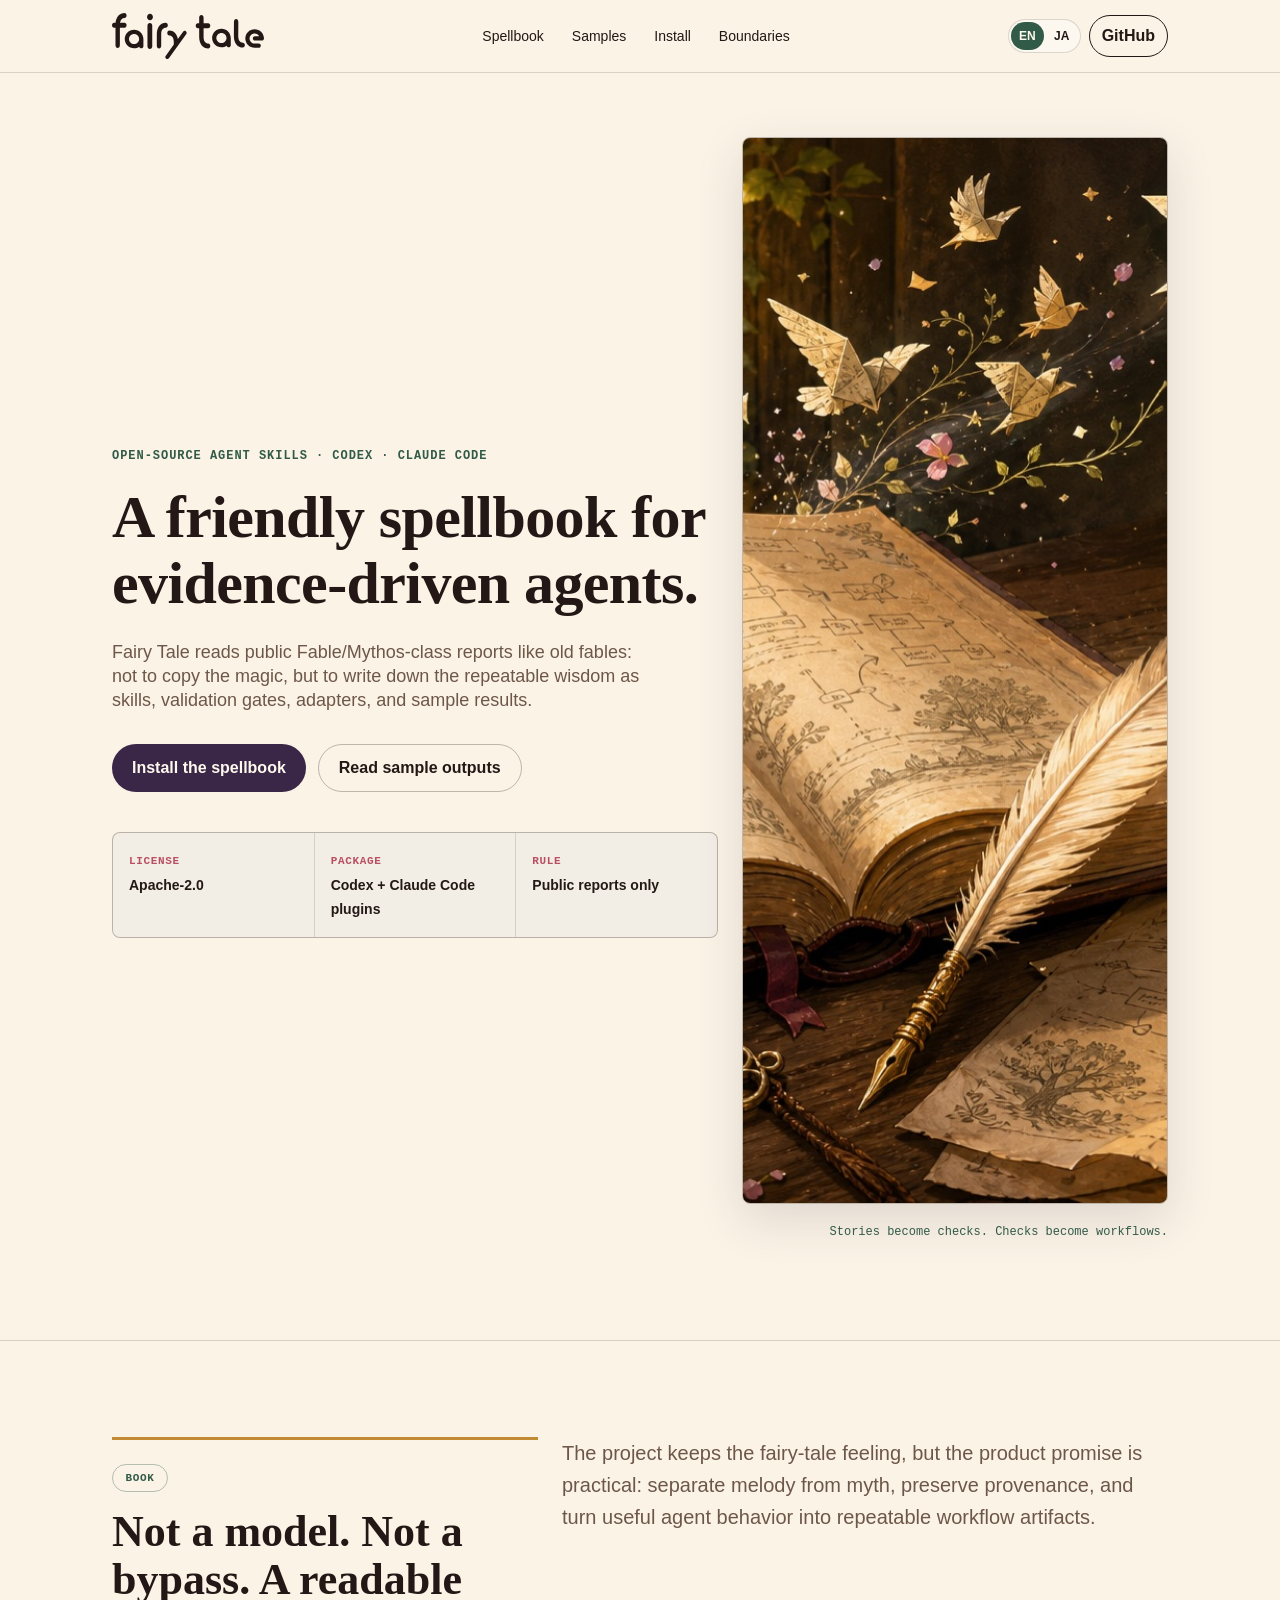
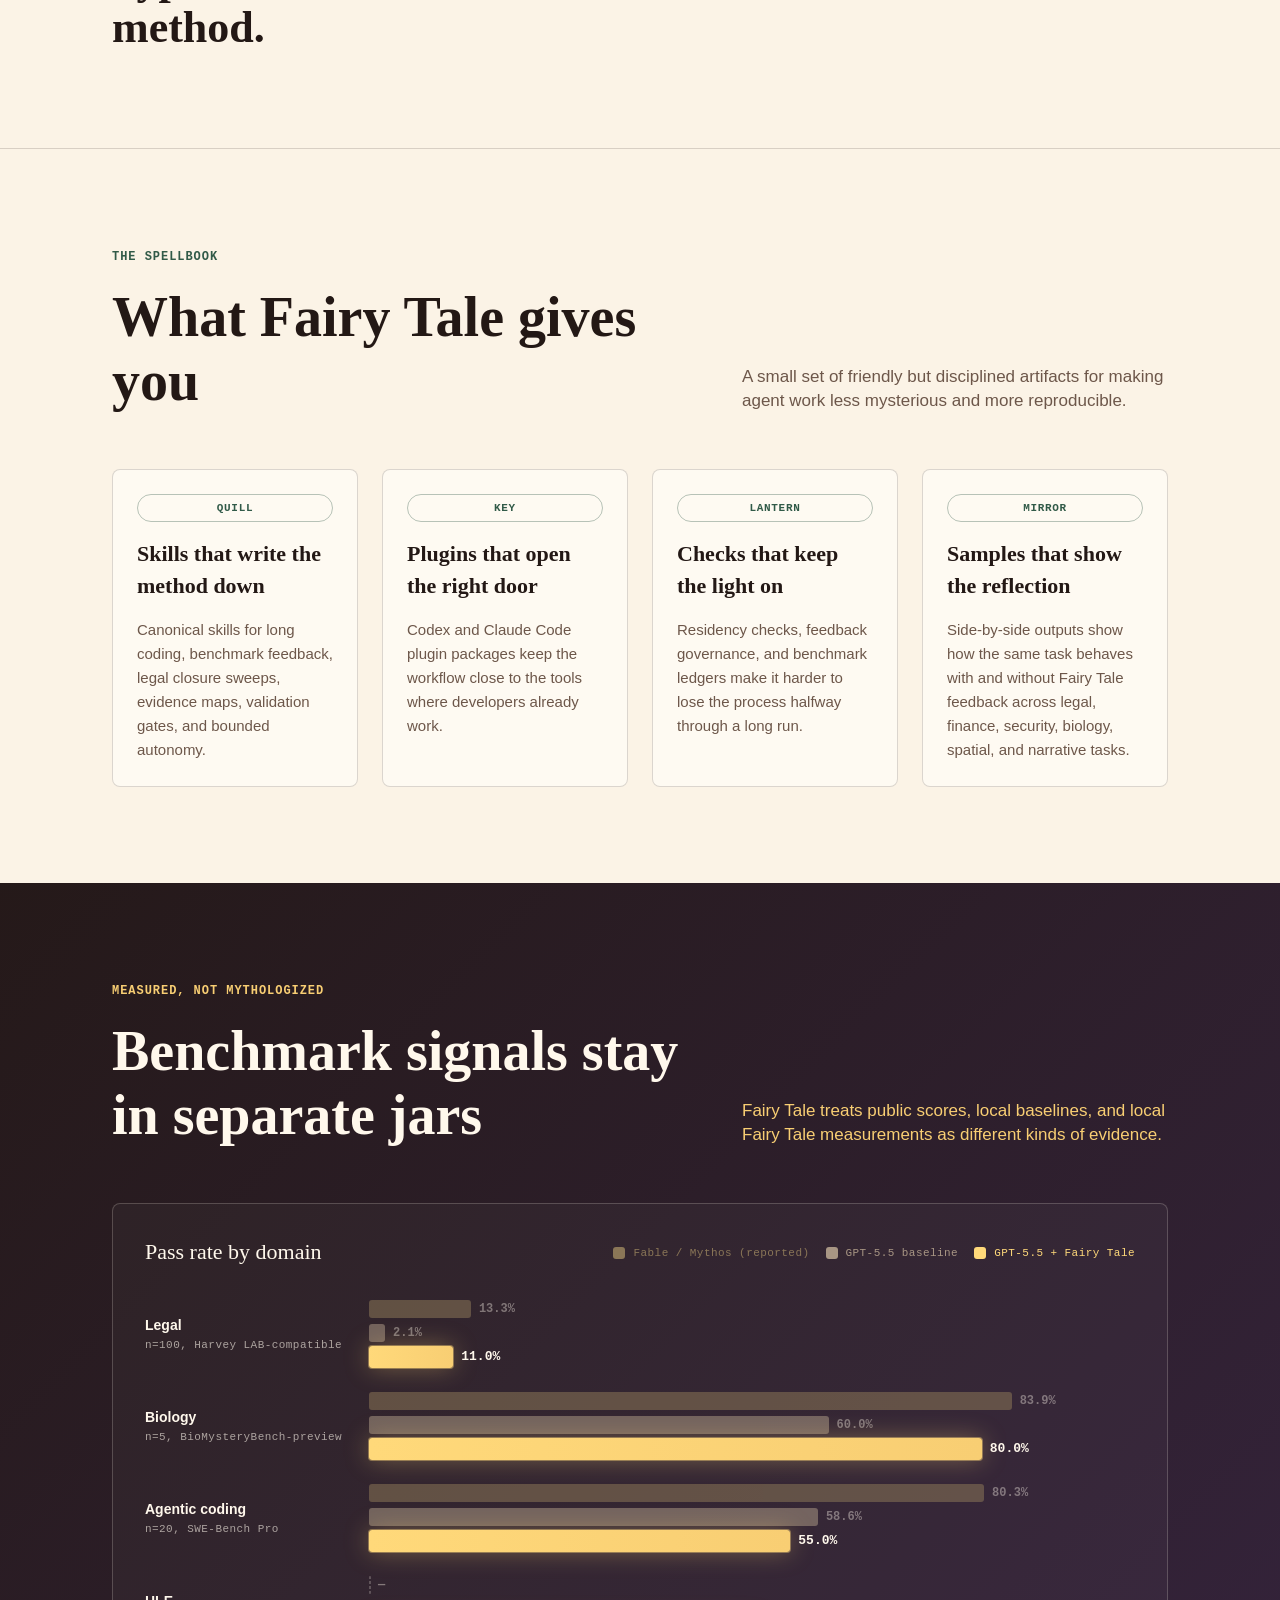
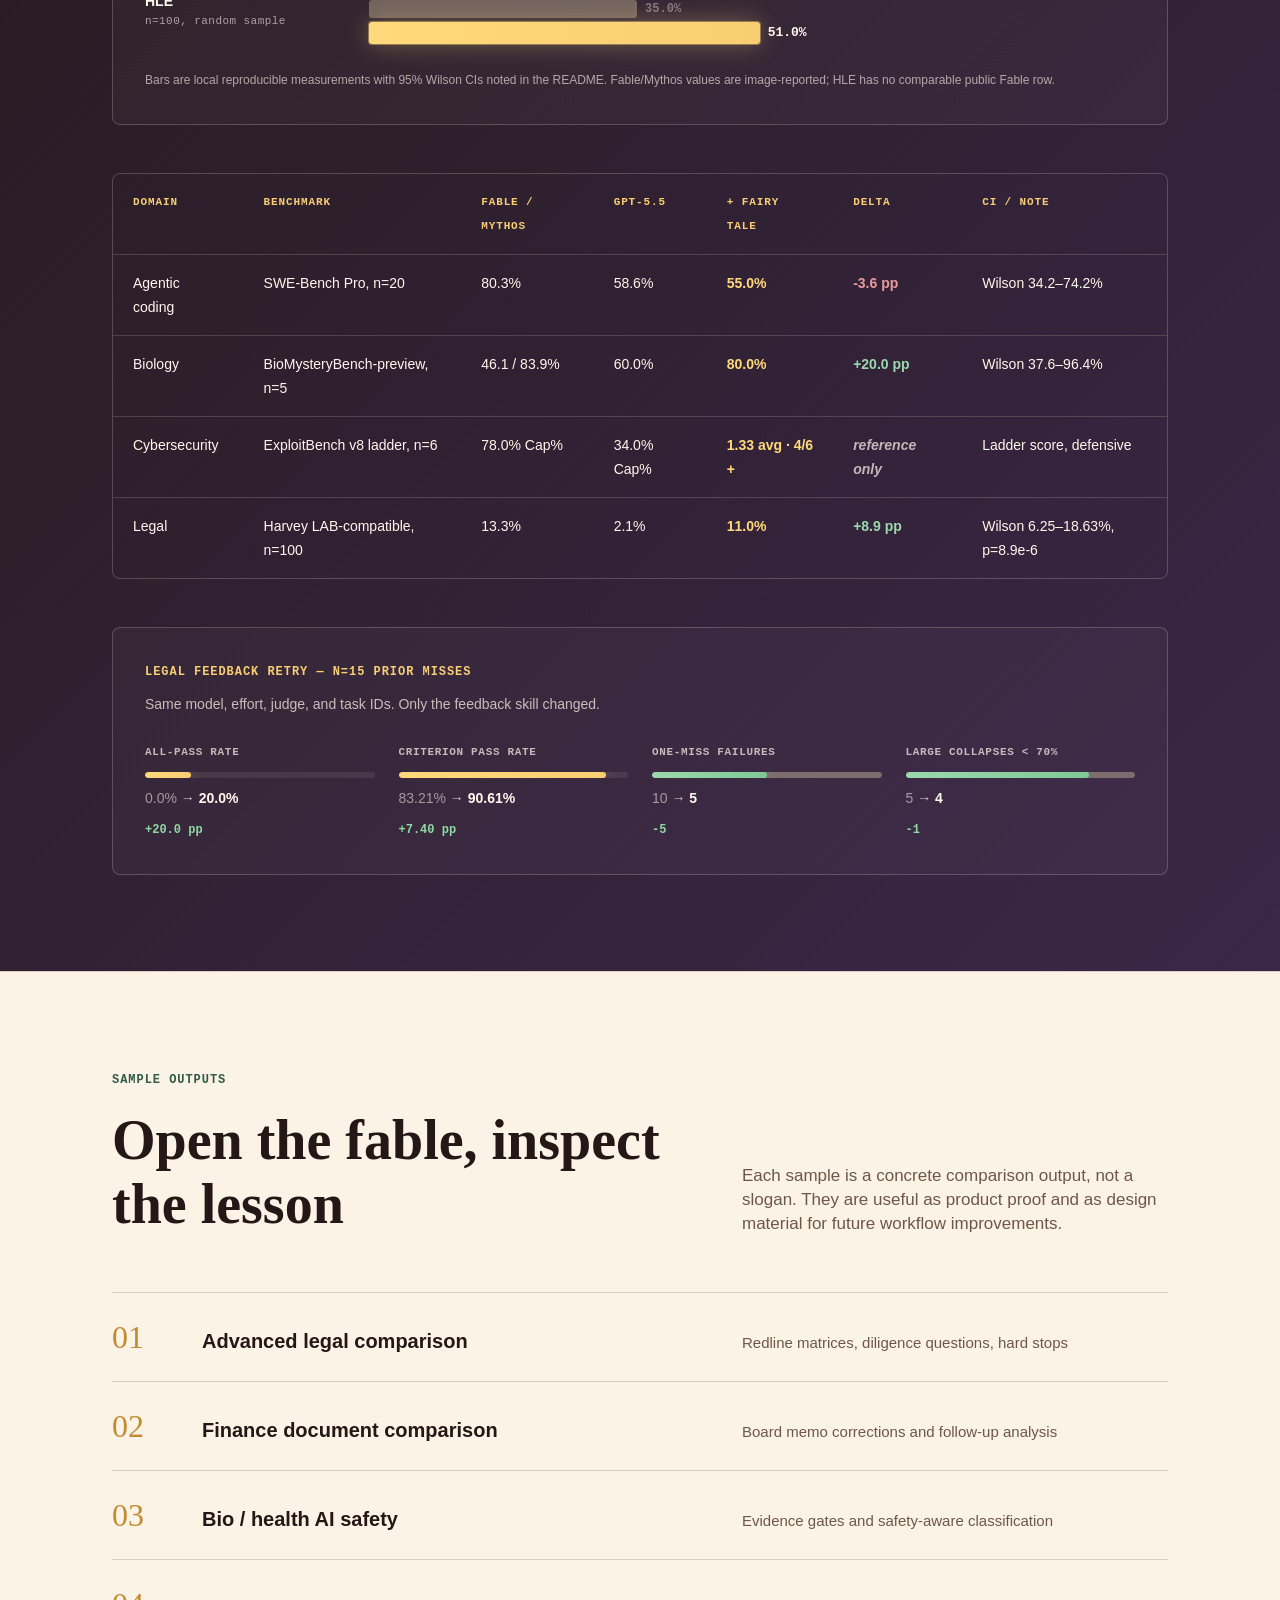
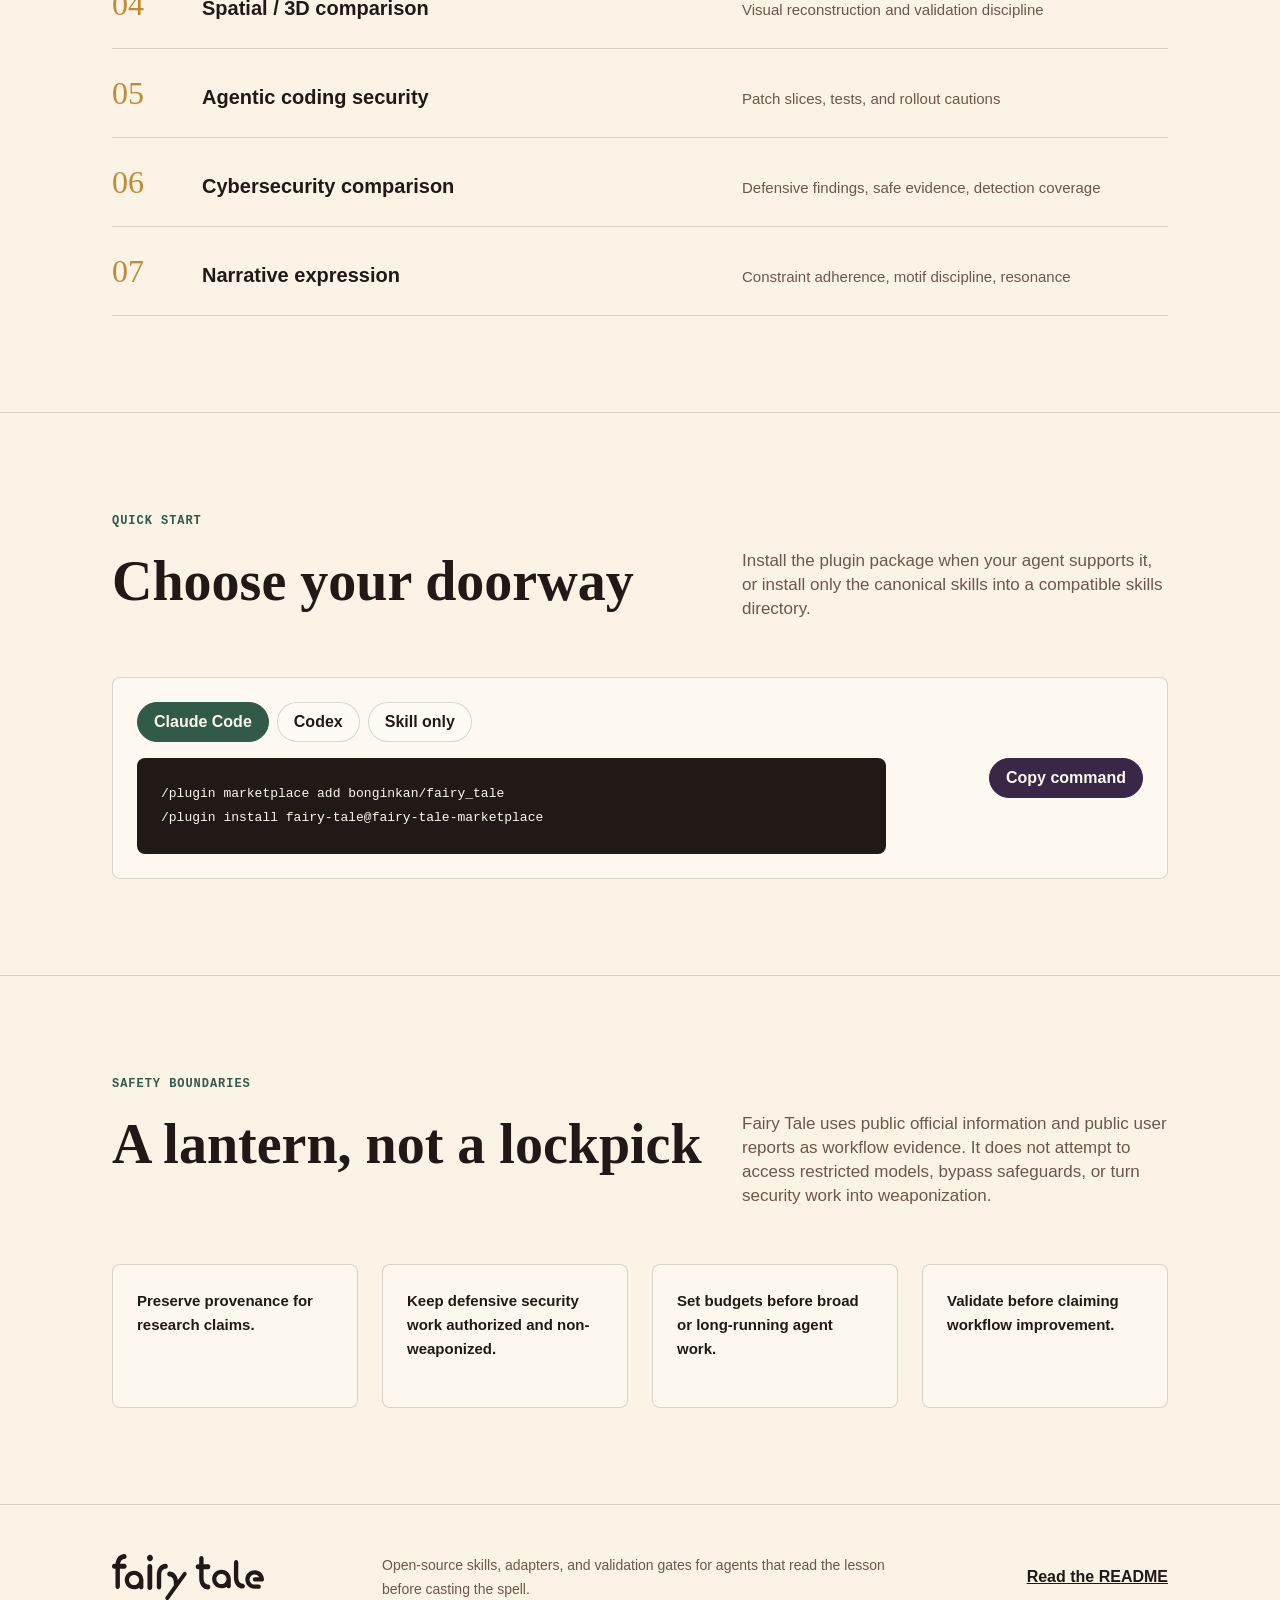
==== commit 4c0ec2b9: "Address PR review: compress hero, add absolute og:image, brighten FT bars - Convert hero PNG (2.8MB," ====
--- a/lp/index.html
+++ b/lp/index.html
@@ -15,7 +15,12 @@
       content="Turn public Fable/Mythos-class reports into friendly, reproducible agent workflows for Codex, Claude Code, and skill-compatible assistants."
     >
     <meta property="og:type" content="website">
-    <meta property="og:image" content="assets/fable-workbench.png">
+    <meta property="og:image" content="https://fairy-tale-psi.vercel.app/assets/fable-workbench-og.jpg">
+    <meta property="og:image:width" content="1200">
+    <meta property="og:image:height" content="630">
+    <meta property="og:url" content="https://fairy-tale-psi.vercel.app/">
+    <meta name="twitter:card" content="summary_large_image">
+    <meta name="twitter:image" content="https://fairy-tale-psi.vercel.app/assets/fable-workbench-og.jpg">
     <link rel="icon" href="assets/fairy-tale-wordmark.svg" type="image/svg+xml">
     <link rel="alternate" hreflang="en" href="./">
     <link rel="alternate" hreflang="ja" href="ja/">
@@ -91,8 +96,12 @@
 
             <figure class="hero-art">
               <img
-                src="assets/fable-workbench.png"
+                src="assets/fable-workbench.jpg"
                 alt="An open fable book with a feather pen, key, lantern, and paper birds rising from the page"
+                width="1600"
+                height="1067"
+                loading="eager"
+                decoding="async"
               >
               <figcaption>Stories become checks. Checks become workflows.</figcaption>
             </figure>
@@ -332,37 +341,37 @@
           </div>
 
           <div class="sample-list">
-            <a href="../sample_results/01-advanced-legal-comparison.md">
+            <a href="https://github.com/bonginkan/fairy_tale/blob/main/sample_results/01-advanced-legal-comparison.md">
               <span>01</span>
               <strong>Advanced legal comparison</strong>
               <em>Redline matrices, diligence questions, hard stops</em>
             </a>
-            <a href="../sample_results/02-finance-document-comparison.md">
+            <a href="https://github.com/bonginkan/fairy_tale/blob/main/sample_results/02-finance-document-comparison.md">
               <span>02</span>
               <strong>Finance document comparison</strong>
               <em>Board memo corrections and follow-up analysis</em>
             </a>
-            <a href="../sample_results/03-bio-health-ai-safety-comparison.md">
+            <a href="https://github.com/bonginkan/fairy_tale/blob/main/sample_results/03-bio-health-ai-safety-comparison.md">
               <span>03</span>
               <strong>Bio / health AI safety</strong>
               <em>Evidence gates and safety-aware classification</em>
             </a>
-            <a href="../sample_results/04-spatial-3d-comparison.md">
+            <a href="https://github.com/bonginkan/fairy_tale/blob/main/sample_results/04-spatial-3d-comparison.md">
               <span>04</span>
               <strong>Spatial / 3D comparison</strong>
               <em>Visual reconstruction and validation discipline</em>
             </a>
-            <a href="../sample_results/05-agentic-coding-security-comparison.md">
+            <a href="https://github.com/bonginkan/fairy_tale/blob/main/sample_results/05-agentic-coding-security-comparison.md">
               <span>05</span>
               <strong>Agentic coding security</strong>
               <em>Patch slices, tests, and rollout cautions</em>
             </a>
-            <a href="../sample_results/06-cybersecurity-comparison.md">
+            <a href="https://github.com/bonginkan/fairy_tale/blob/main/sample_results/06-cybersecurity-comparison.md">
               <span>06</span>
               <strong>Cybersecurity comparison</strong>
               <em>Defensive findings, safe evidence, detection coverage</em>
             </a>
-            <a href="../sample_results/07-narrative-expression-comparison.md">
+            <a href="https://github.com/bonginkan/fairy_tale/blob/main/sample_results/07-narrative-expression-comparison.md">
               <span>07</span>
               <strong>Narrative expression</strong>
               <em>Constraint adherence, motif discipline, resonance</em>
@@ -435,7 +444,7 @@
           Open-source skills, adapters, and validation gates for agents that read
           the lesson before casting the spell.
         </p>
-        <a href="../README.md">Read the README</a>
+        <a href="https://github.com/bonginkan/fairy_tale/blob/main/README.md">Read the README</a>
       </div>
     </footer>
 
--- a/lp/styles.css
+++ b/lp/styles.css
@@ -418,10 +418,10 @@
   letter-spacing: 0.08em;
   text-transform: uppercase;
 }
-td.ft { color: #fff8ec; font-weight: 700; }
-td.pos { color: #8fd8a3; font-weight: 700; }
+td.ft { color: #ffd97a; font-weight: 800; }
+td.pos { color: #9bd8ad; font-weight: 700; }
 td.neg { color: #e89b9b; font-weight: 700; }
-td.ref { color: var(--lantern); font-weight: 700; }
+td.ref { color: rgba(255, 248, 236, 0.7); font-weight: 600; font-style: italic; }
 
 /* ---------- Chart (snapshot bar chart) ---------- */
 .snapshot .chart {
@@ -466,9 +466,9 @@
   border-radius: 3px;
   background: currentColor;
 }
-.chart-legend .lg-fable { color: #c9a96a; }
-.chart-legend .lg-base  { color: #b48ad1; }
-.chart-legend .lg-ft    { color: var(--lantern); }
+.chart-legend .lg-fable { color: #8a7657; }
+.chart-legend .lg-base  { color: #a89684; }
+.chart-legend .lg-ft    { color: #ffd97a; }
 
 .chart-grid {
   display: grid;
@@ -501,29 +501,44 @@
 }
 .bar {
   position: relative;
-  height: 20px;
+  height: 18px;
   border-radius: 3px;
   background: currentColor;
   width: calc(var(--v) * 1%);
   min-width: 2px;
-  transition: width 400ms cubic-bezier(0.25, 1, 0.5, 1);
+  opacity: 0.55;
+  transition: width 400ms cubic-bezier(0.25, 1, 0.5, 1), opacity 200ms ease;
 }
 .bar span {
   position: absolute;
   left: calc(100% + 8px);
   top: 50%;
   transform: translateY(-50%);
-  color: #fff8ec;
+  color: rgba(255, 248, 236, 0.7);
   font-family: ui-monospace, SFMono-Regular, Menlo, Consolas, monospace;
   font-size: 12px;
   font-weight: 700;
   white-space: nowrap;
 }
-.bar-fable { color: #c9a96a; }
-.bar-base  { color: #b48ad1; }
-.bar-ft    { color: var(--lantern); }
-.bar-na    { background: transparent; border: 1px dashed rgba(255, 248, 236, 0.3); }
-.bar-na span { color: rgba(255, 248, 236, 0.5); left: 8px; }
+.bar-fable { color: #8a7657; }
+.bar-base  { color: #a89684; }
+.bar-ft {
+  color: #ffd97a;
+  height: 22px;
+  margin-top: -2px;
+  opacity: 1;
+  background: linear-gradient(90deg, #ffd97a 0%, #f8ce73 100%);
+  box-shadow:
+    0 0 0 1px rgba(255, 217, 122, 0.4),
+    0 0 24px rgba(248, 206, 115, 0.35);
+}
+.bar-ft span {
+  color: #fff8ec;
+  font-weight: 800;
+  font-size: 13px;
+}
+.bar-na    { background: transparent; border: 1px dashed rgba(255, 248, 236, 0.22); opacity: 1; }
+.bar-na span { color: rgba(255, 248, 236, 0.4); left: 8px; }
 
 .chart-note {
   margin: 24px 0 0;
@@ -587,16 +602,19 @@
 }
 .metric-from {
   width: calc(var(--w) * 1%);
-  background: rgba(180, 138, 209, 0.6);
+  background: rgba(168, 150, 132, 0.55);
 }
 .metric-to {
   width: calc(var(--w) * 1%);
-  background: var(--lantern);
-  mix-blend-mode: normal;
+  background: linear-gradient(90deg, #ffd97a 0%, #f8ce73 100%);
+  box-shadow: 0 0 16px rgba(248, 206, 115, 0.4);
 }
 .metric-bar .metric-from { z-index: 1; }
-.metric-bar .metric-to   { z-index: 2; opacity: 0.95; }
-.metric-bar-inv .metric-to { background: #8fd8a3; }
+.metric-bar .metric-to   { z-index: 2; }
+.metric-bar-inv .metric-to {
+  background: linear-gradient(90deg, #9bd8ad 0%, #7fc995 100%);
+  box-shadow: 0 0 16px rgba(143, 216, 163, 0.4);
+}
 .metric-values {
   font-size: 14px;
   color: rgba(255, 248, 236, 0.78);
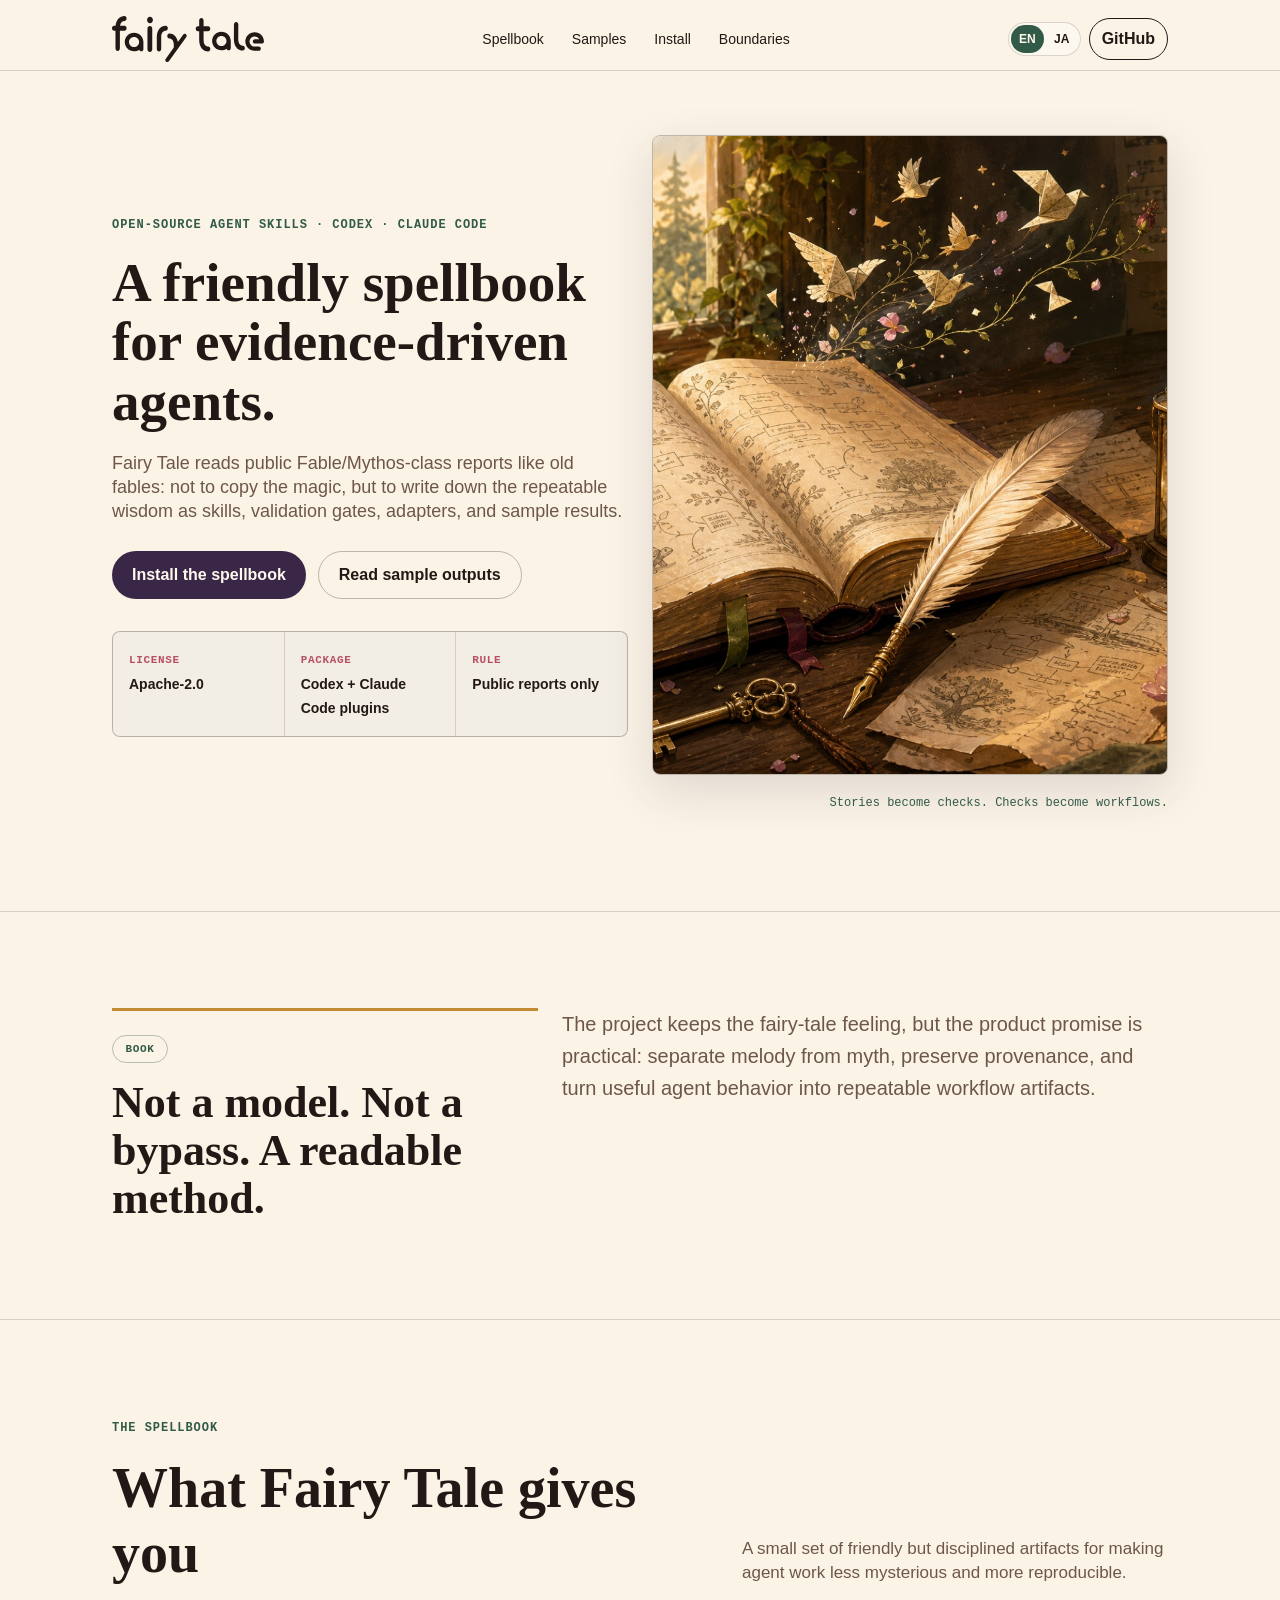
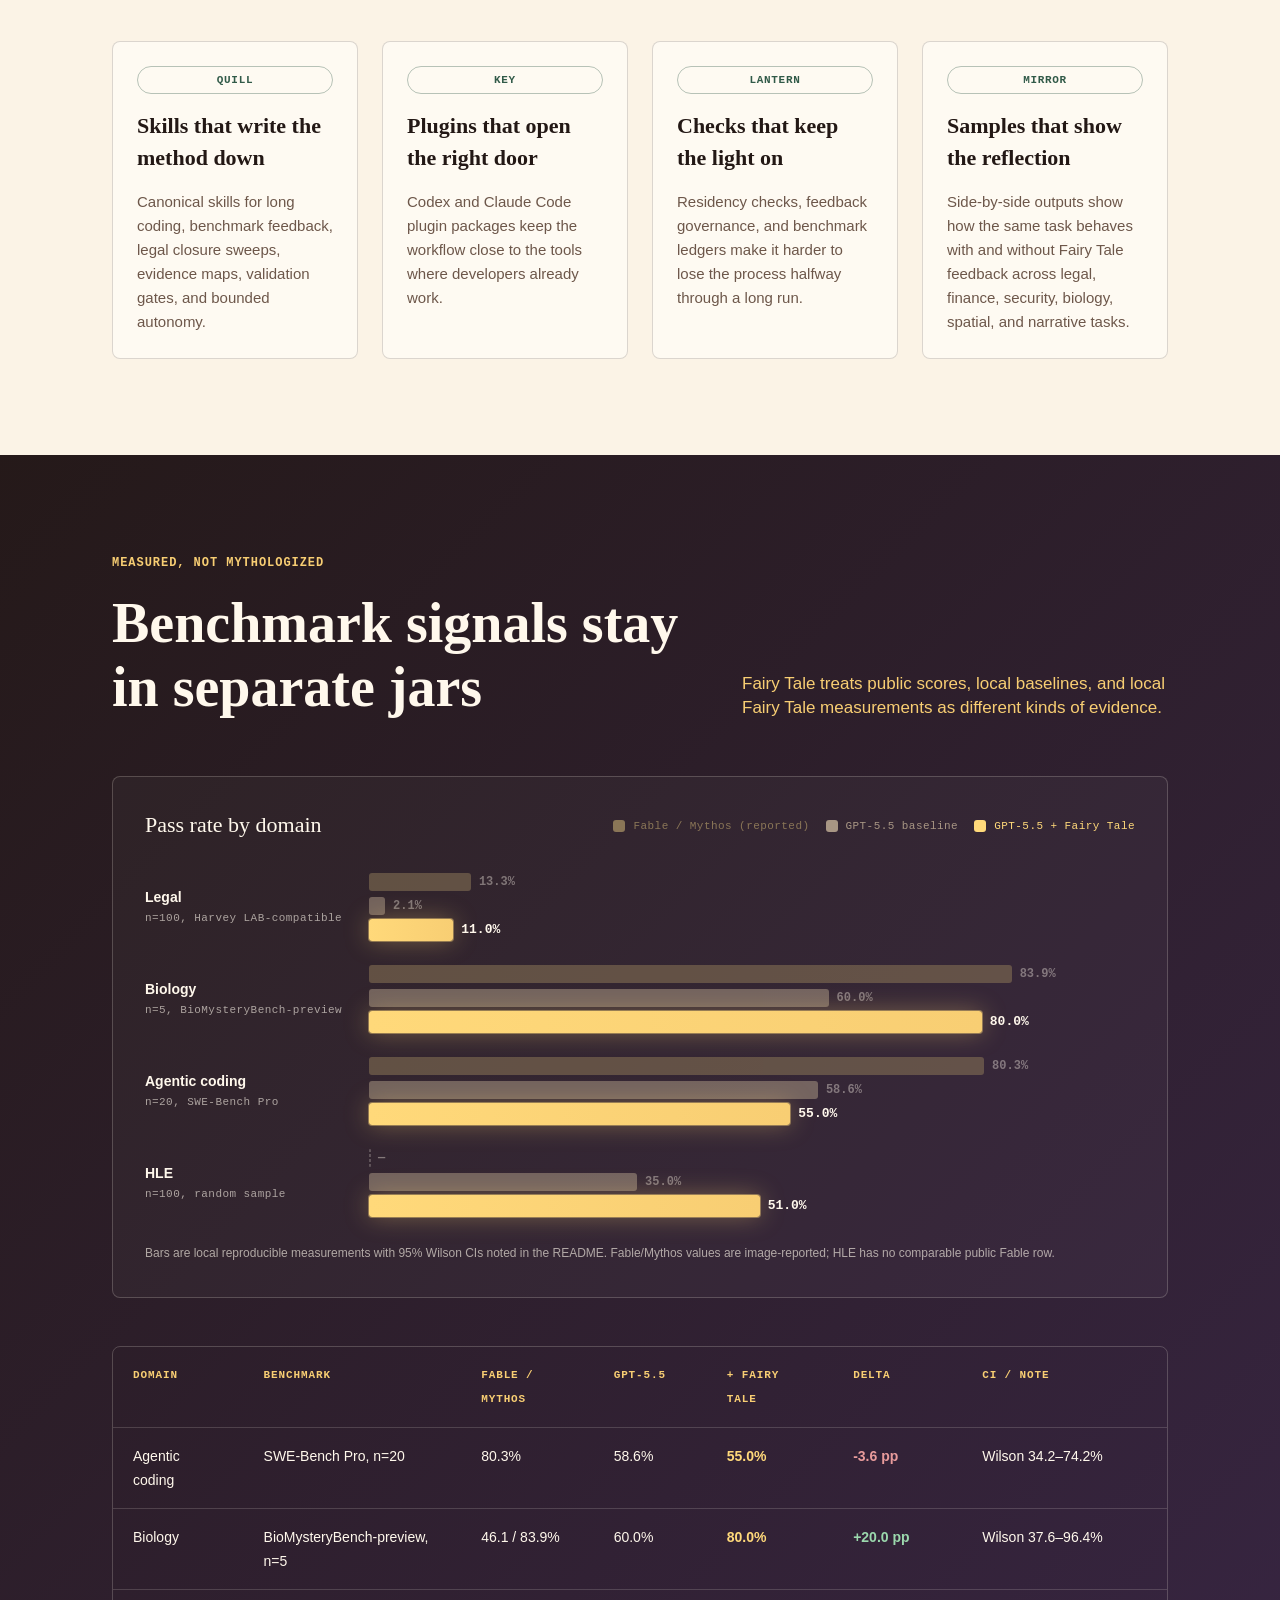
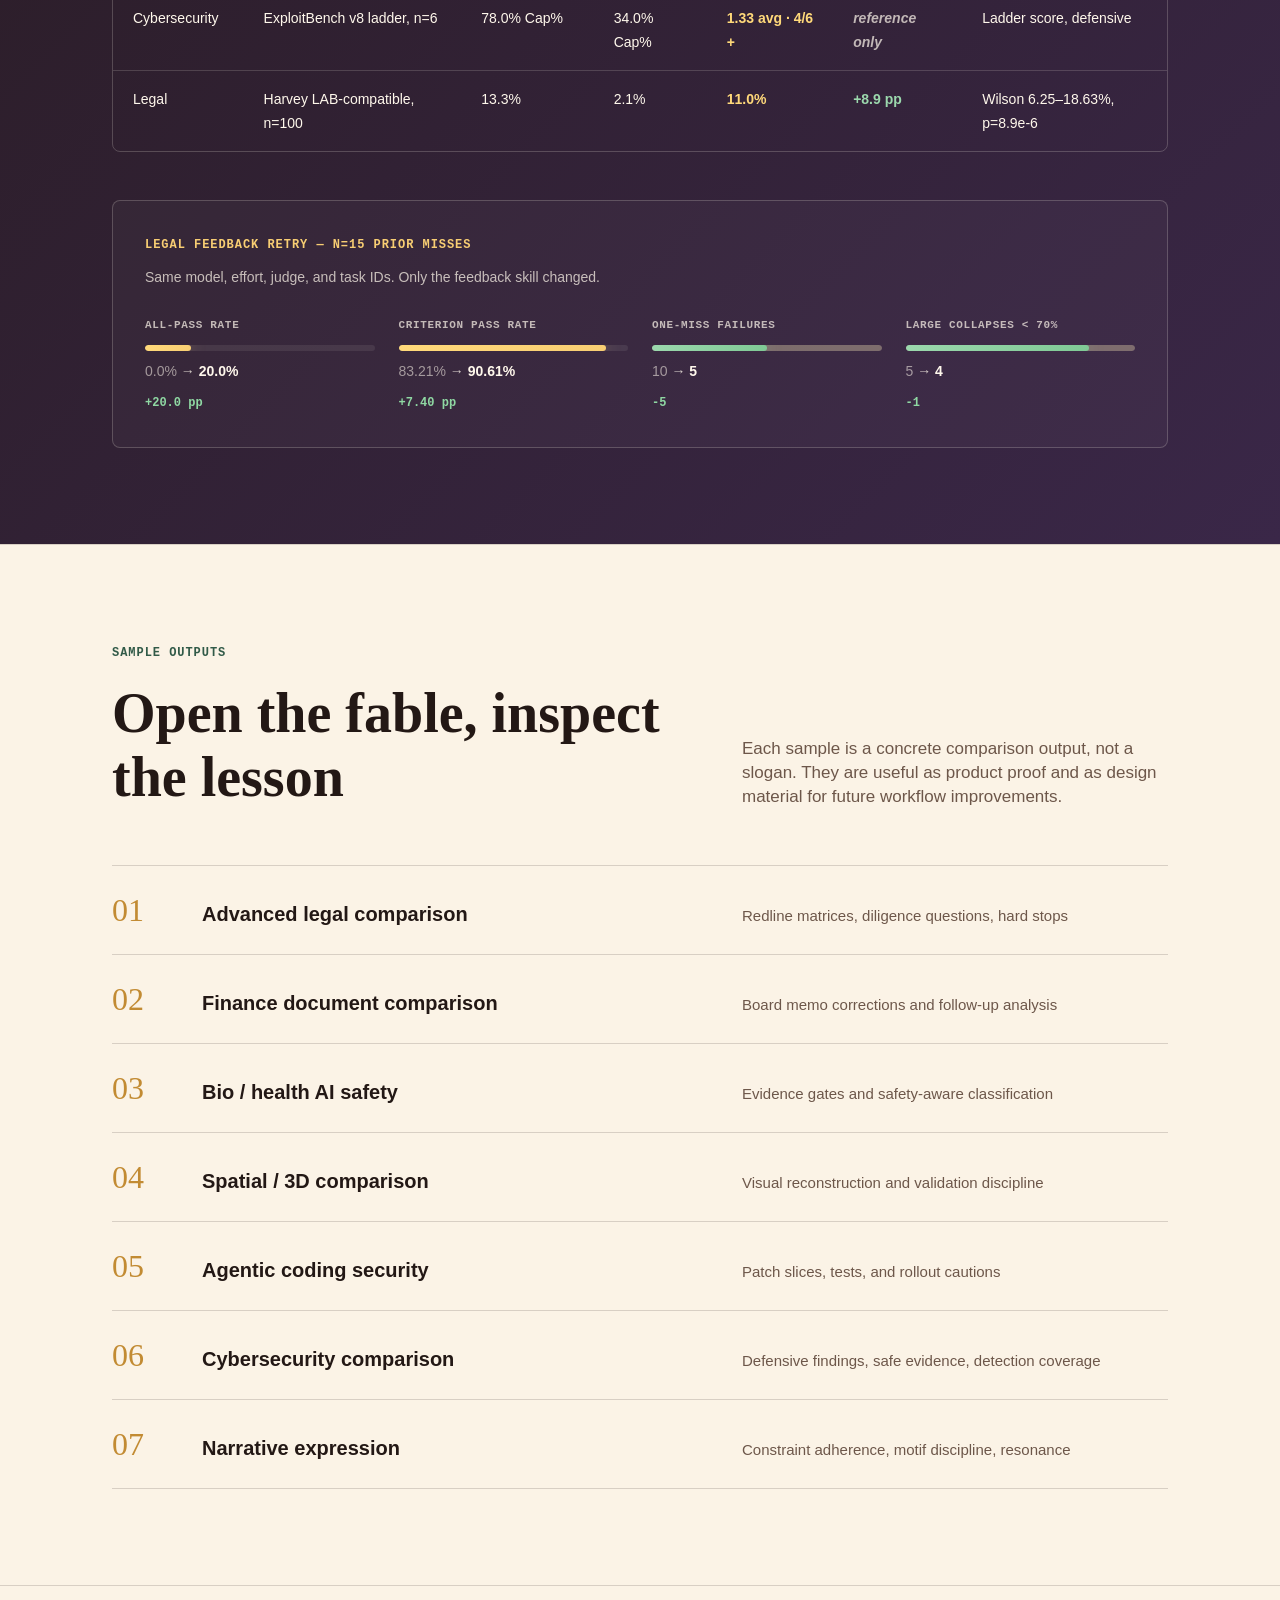
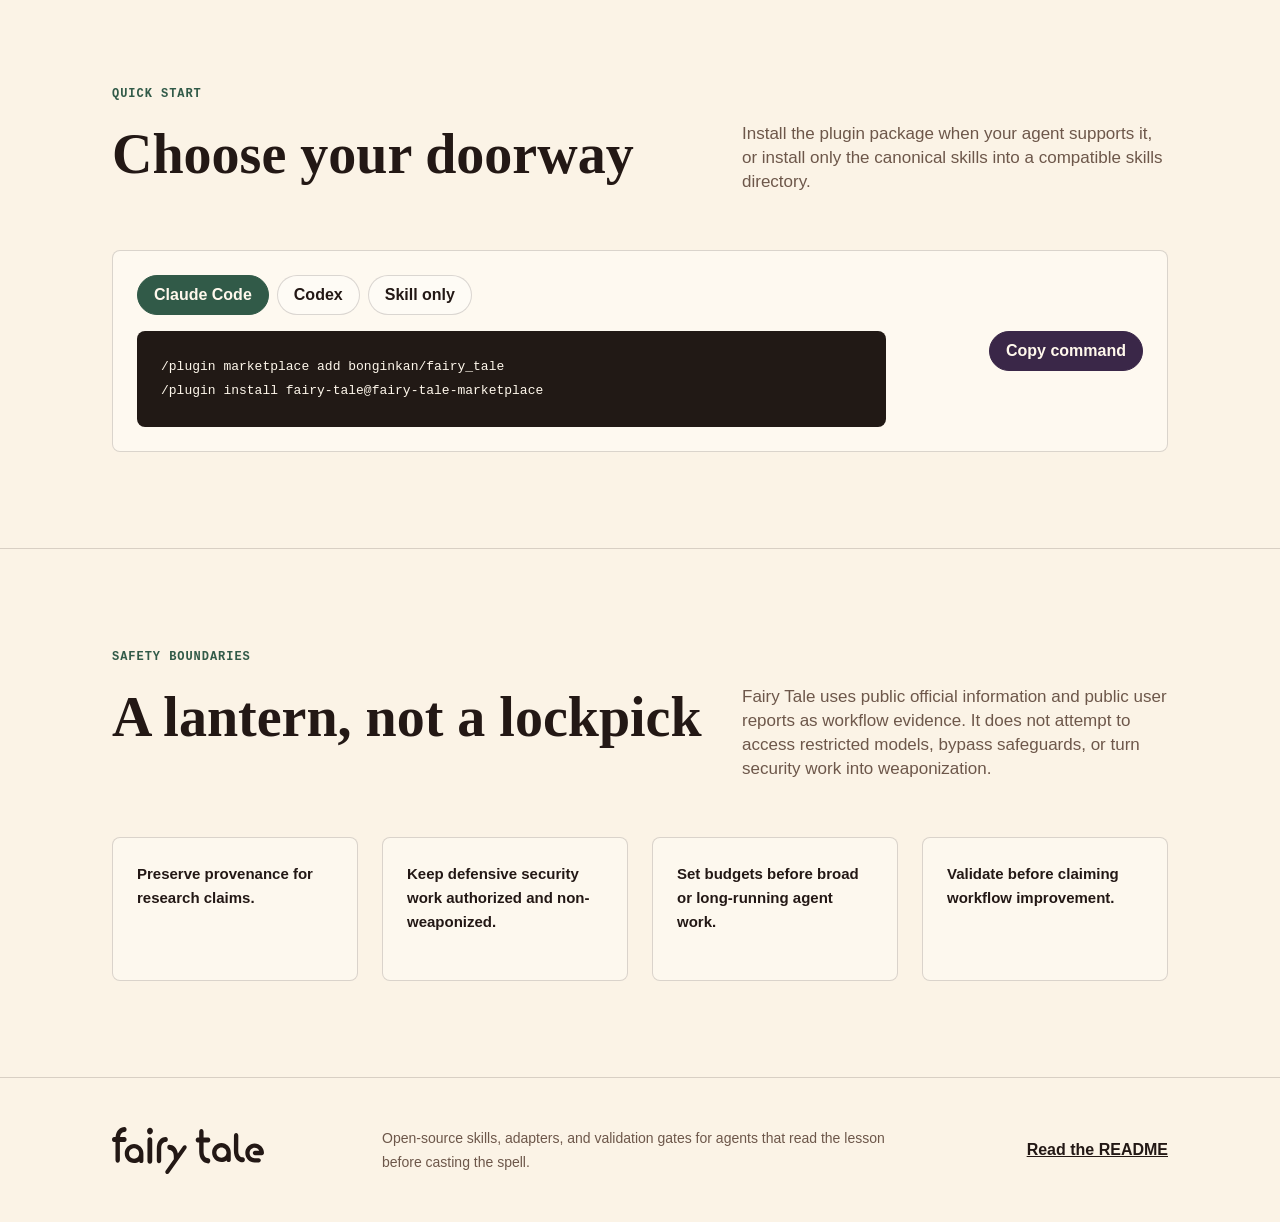
==== commit 59da0441: "feat(lp): surface hero tagline on mobile viewports - add aria-hidden mobile-only paragraph beside he" ====
--- a/lp/index.html
+++ b/lp/index.html
@@ -74,6 +74,7 @@
                 not to copy the magic, but to write down the repeatable wisdom as
                 skills, validation gates, adapters, and sample results.
               </p>
+              <p class="hero-tagline" aria-hidden="true">Stories become checks. Checks become workflows.</p>
               <div class="hero-actions" aria-label="Primary actions">
                 <a class="button primary" href="#install">Install the spellbook</a>
                 <a class="button secondary" href="#samples">Read sample outputs</a>
--- a/lp/styles.css
+++ b/lp/styles.css
@@ -105,7 +105,9 @@
   grid-template-columns: auto 1fr auto;
   align-items: center;
   gap: 24px;
-  min-height: 72px;
+  min-height: 0;
+  padding-top: 16px;
+  padding-bottom: 8px;
 }
 
 .brand img { width: 152px; height: auto; }
@@ -169,8 +171,14 @@
   row-gap: 32px;
 }
 
-.hero-copy { grid-column: 1 / 8; }
-.hero-art  { grid-column: 8 / 13; }
+.hero-copy {
+  grid-column: 1 / 7;
+  min-width: 0;
+}
+.hero-art {
+  grid-column: 7 / 13;
+  min-width: 0;
+}
 
 .eyebrow,
 .section-kicker {
@@ -190,14 +198,14 @@
 }
 
 h1 {
-  font-size: clamp(36px, 4.8vw, 60px);
-  line-height: 1.1;
-  letter-spacing: -0.01em;
-  margin-bottom: 24px;
+  font-size: clamp(36px, 4.3vw, 58px);
+  line-height: 1.08;
+  letter-spacing: 0;
+  margin-bottom: 20px;
 }
 
 @media (max-width: 1080px) {
-  h1 { font-size: clamp(34px, 5vw, 52px); }
+  h1 { font-size: clamp(34px, 5vw, 50px); }
 }
 
 .hero-lede {
@@ -205,14 +213,14 @@
   color: var(--ink-soft);
   font-size: 18px;
   line-height: var(--lh);
-  margin-bottom: 32px;
+  margin-bottom: 28px;
 }
 
 .hero-actions {
   display: flex;
   flex-wrap: wrap;
   gap: 12px;
-  margin-bottom: 40px;
+  margin-bottom: 32px;
 }
 
 .button {
@@ -225,6 +233,7 @@
   font-weight: 700;
   text-decoration: none;
   line-height: 48px;
+  white-space: nowrap;
 }
 .button.primary { background: var(--plum); color: #fff8ec; }
 .button.secondary {
@@ -264,8 +273,9 @@
 .hero-art { margin: 0; position: relative; }
 .hero-art img {
   width: 100%;
-  aspect-ratio: 3 / 2;
+  height: clamp(420px, 50vw, 640px);
   object-fit: cover;
+  object-position: 52% 50%;
   border: 1px solid var(--line-strong);
   border-radius: var(--radius);
   box-shadow: var(--shadow);
@@ -278,6 +288,7 @@
   line-height: var(--lh);
   text-align: right;
 }
+.hero-tagline { display: none; }
 
 /* ---------- Sections — uniform vertical rhythm ---------- */
 .section,
@@ -339,7 +350,7 @@
 
 .section-heading h2 {
   font-size: clamp(32px, 4.4vw, 56px);
-  line-height: 64px;
+  line-height: 1.15;
 }
 .section-heading > p {
   color: var(--ink-soft);
@@ -776,17 +787,19 @@
 
 /* ---------- Responsive ---------- */
 @media (max-width: 1080px) {
-  .hero-copy { grid-column: 1 / 8; }
-  .hero-art  { grid-column: 8 / 13; }
   .feature-grid article { grid-column: span 6; }
   .boundary-list li { grid-column: span 6; }
 }
 
 @media (max-width: 860px) {
   .nav-links { display: none; }
+}
+
+@media (max-width: 920px) {
   .hero { padding: 48px 0 64px; }
   .hero-copy { grid-column: 1 / 13; }
   .hero-art  { grid-column: 1 / 13; }
+  .hero-art img { height: clamp(300px, 58vw, 480px); }
   .section, .intro-band { padding: 64px 0; }
   .intro-band .symbol-card { grid-column: 1 / 13; }
   .intro-band .intro-text  { grid-column: 1 / 13; }
@@ -804,11 +817,62 @@
 
 @media (max-width: 560px) {
   :root { --margin: 24px; }
+  .hero { padding: 32px 0 40px; }
+  .hero .band { row-gap: 24px; }
+  .eyebrow { margin-bottom: 12px; }
+  h1 {
+    font-size: clamp(32px, 9.5vw, 40px);
+    line-height: 1.08;
+    margin-bottom: 16px;
+  }
+  .hero-lede {
+    font-size: 16px;
+    margin-bottom: 24px;
+  }
+  .hero-tagline {
+    display: block;
+    color: var(--ink-soft);
+    font-style: italic;
+    font-size: 14px;
+    line-height: 1.4;
+    margin: 0 0 16px;
+  }
+  .hero-actions {
+    gap: 8px;
+    margin-bottom: 24px;
+  }
+  .hero-actions .button { flex: 1 1 148px; }
+  .button {
+    height: 44px;
+    padding: 0 14px;
+    font-size: 14px;
+    line-height: 44px;
+  }
   .feature-grid article { grid-column: 1 / 13; min-height: 0; }
   .boundary-list li     { grid-column: 1 / 13; min-height: 0; }
   .trust-strip { grid-template-columns: 1fr; }
-  h1 { font-size: 40px; line-height: 48px; }
+  .trust-strip > div { padding: 14px 16px; }
+  .hero-art img { height: clamp(200px, 58vw, 260px); }
+  .hero-art figcaption {
+    position: absolute;
+    width: 1px;
+    height: 1px;
+    margin: -1px;
+    padding: 0;
+    overflow: hidden;
+    clip: rect(0 0 0 0);
+    clip-path: inset(50%);
+    white-space: nowrap;
+    border: 0;
+  }
   .section-heading h2 { font-size: 32px; line-height: 40px; }
   .intro-band h2 { font-size: 26px; line-height: 32px; }
   .brand img { width: 128px; }
 }
+
+@media (max-width: 380px) {
+  :root { --margin: 20px; }
+  .site-header .wrap { gap: 12px; }
+  .brand img { width: 120px; }
+  .hero-actions .button { flex-basis: 100%; }
+}
